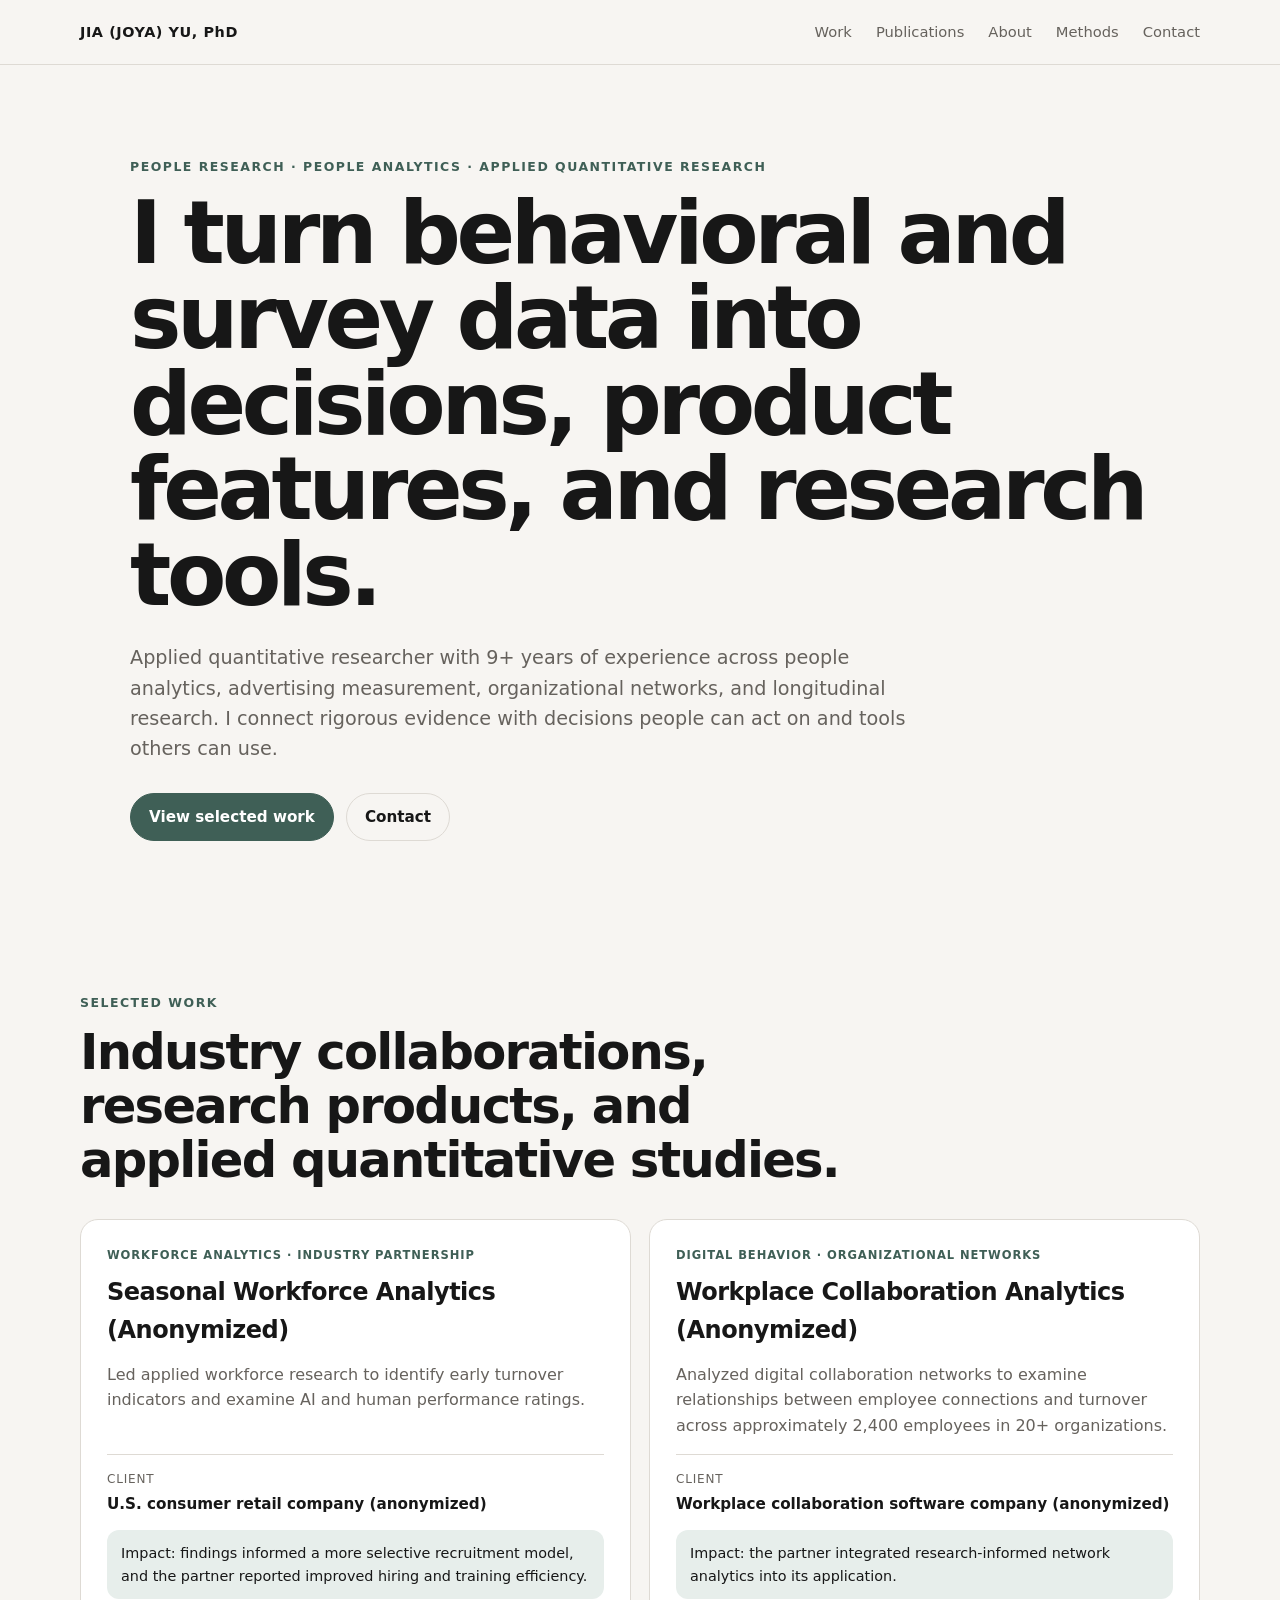
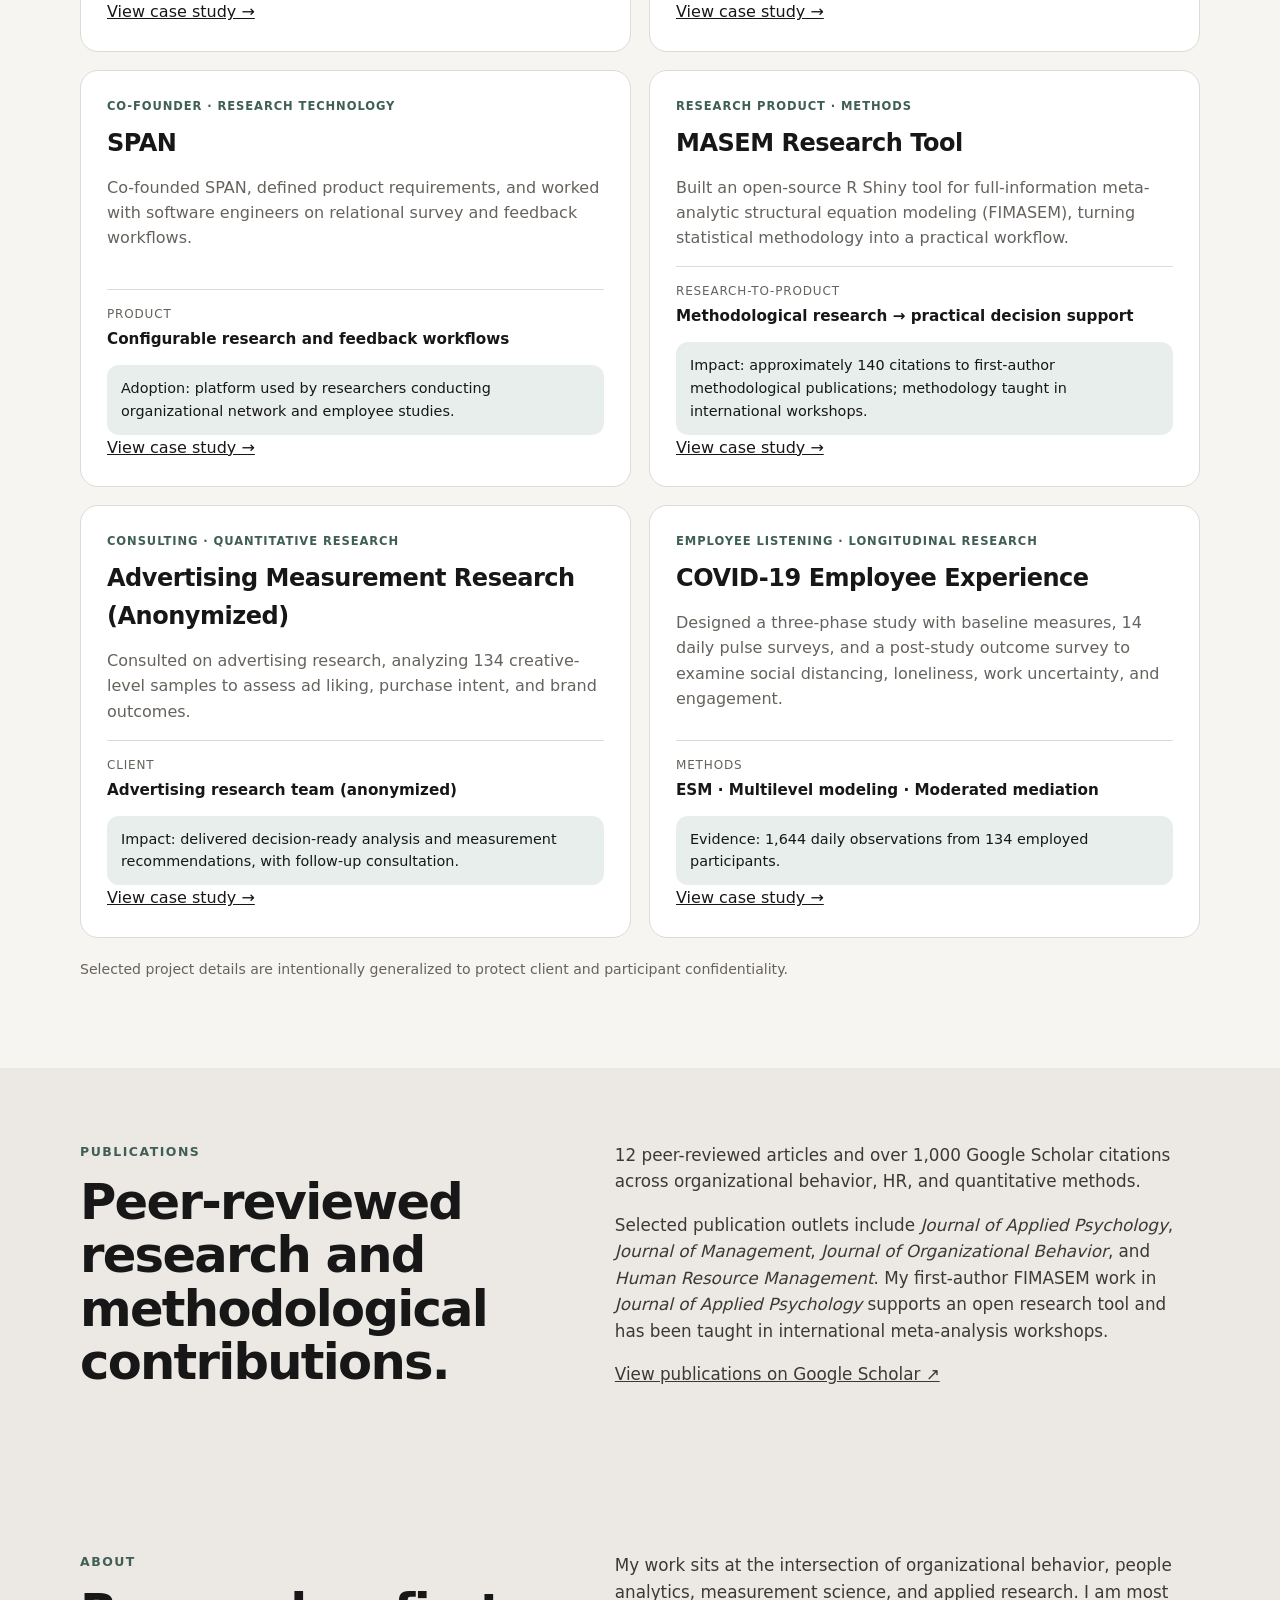
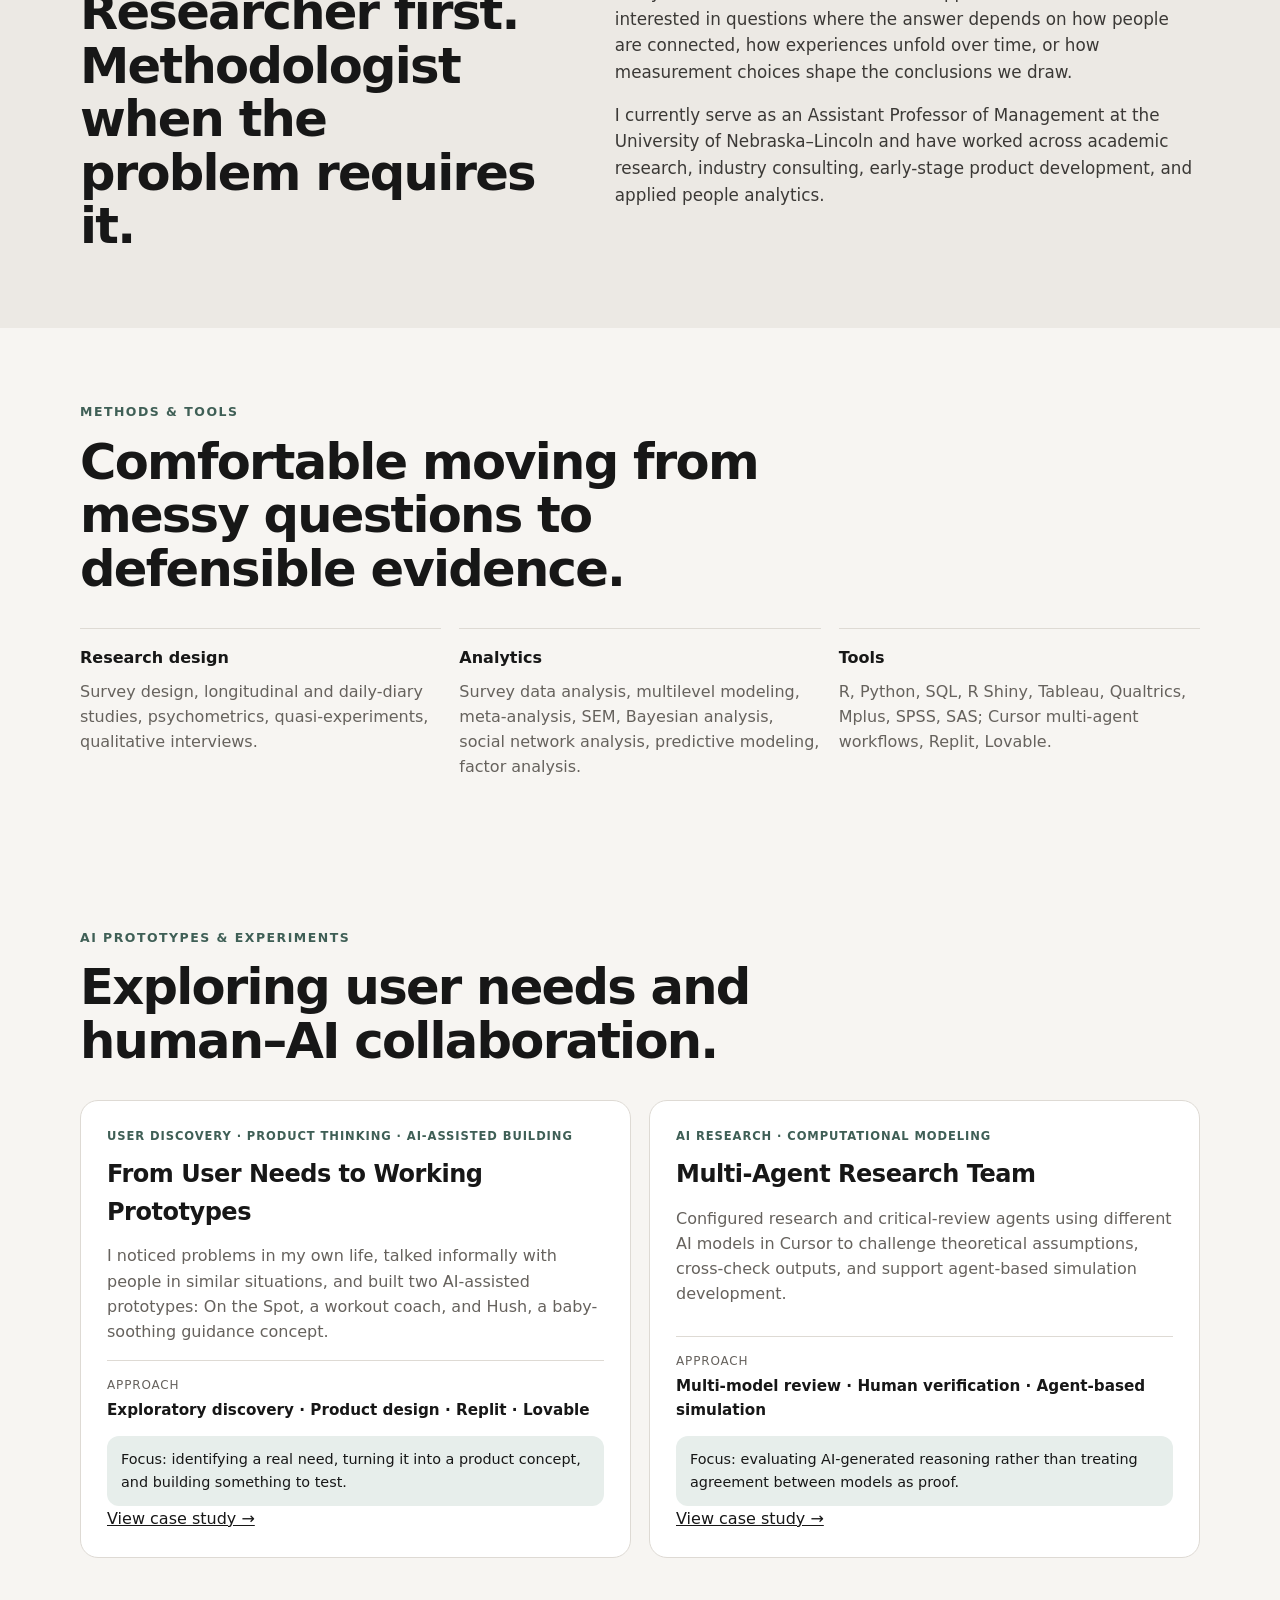
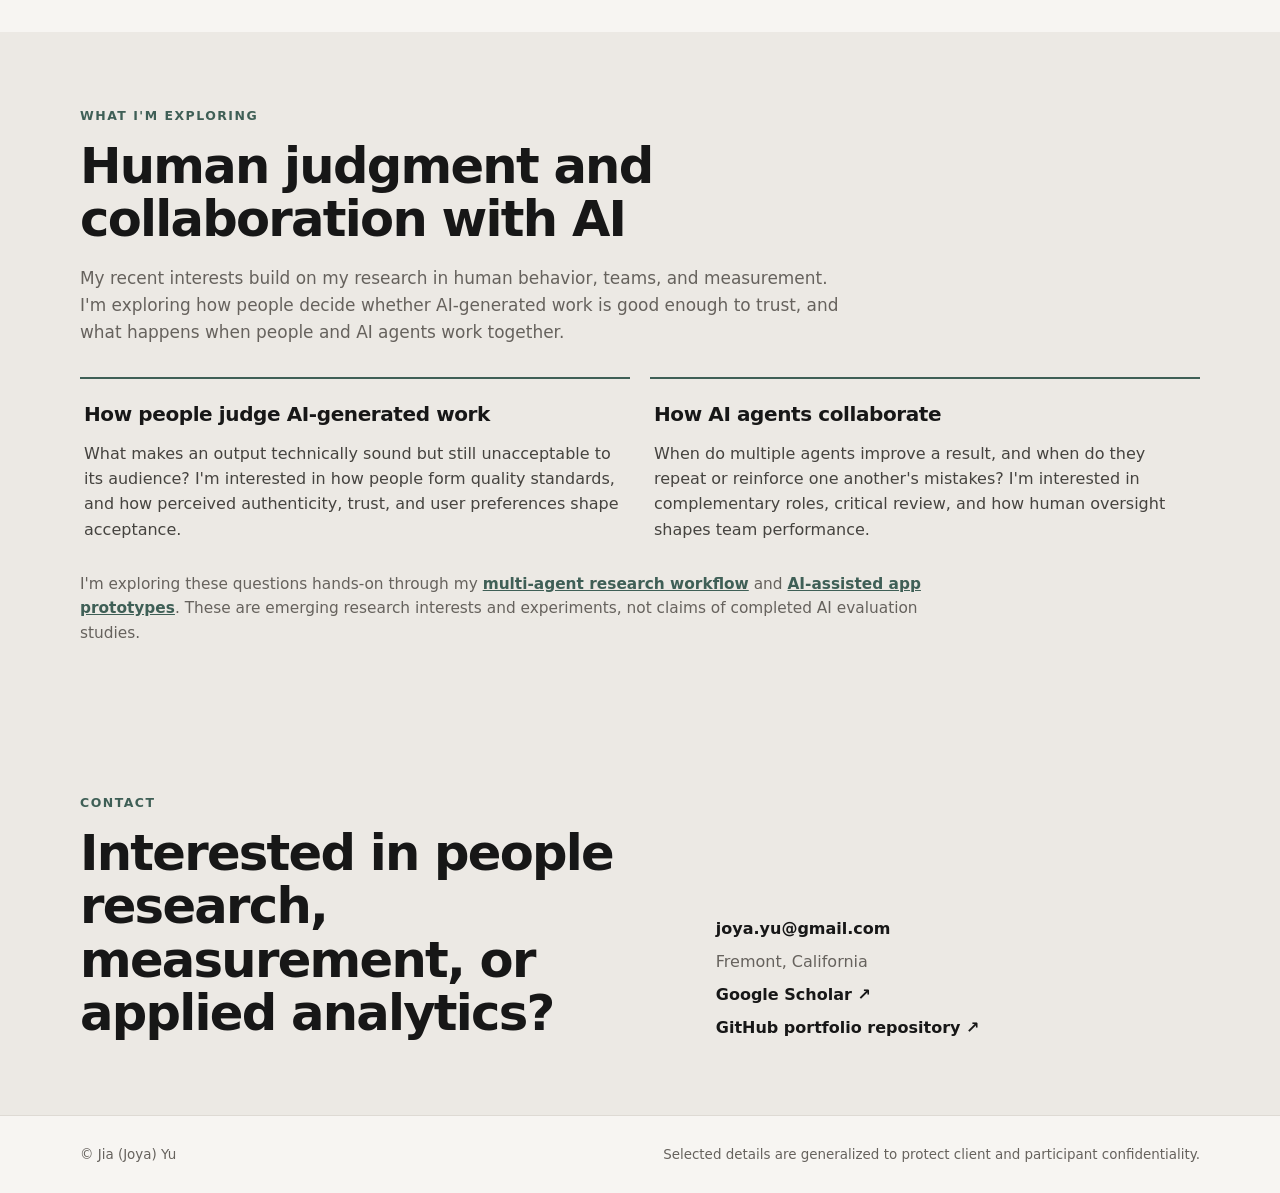
==== index.html @ d7804c5d "Label MASEM research tool outcome as Impact" ====
<!DOCTYPE html><html lang="en"><head>
<meta name="robots" content="noindex, nofollow"><meta charset="UTF-8"><meta name="viewport" content="width=device-width, initial-scale=1.0">
<meta name="description" content="Jia (Joya) Yu ,  People Research, People Analytics, and Applied Quantitative Research.">
<title>Jia (Joya) Yu | Research Portfolio</title><link rel="stylesheet" href="styles.css"></head><body>
<header class="site-header"><div class="wrap nav">
<a class="brand" href="index.html">JIA (JOYA) YU, PhD</a>
<nav><a href="index.html#work">Work</a><a href="index.html#publications">Publications</a><a href="index.html#about">About</a><a href="index.html#methods">Methods</a><a href="index.html#contact">Contact</a></nav>
</div></header>
<main>
<section class="hero wrap">
<div class="eyebrow">PEOPLE RESEARCH · PEOPLE ANALYTICS · APPLIED QUANTITATIVE RESEARCH</div>
<h1>I turn behavioral and survey data into decisions, product features, and research tools.</h1>
<p class="hero-copy">Applied quantitative researcher with 9+ years of experience across people analytics, advertising measurement, organizational networks, and longitudinal research. I connect rigorous evidence with decisions people can act on and tools others can use.</p>
<div class="hero-actions"><a class="button primary" href="#work">View selected work</a><a class="button secondary" href="#contact">Contact</a></div>
</section>

<section id="work" class="section wrap">
<div class="section-heading"><div class="eyebrow">SELECTED WORK</div><h2>Industry collaborations, research products, and applied quantitative studies.</h2></div>
<div class="project-grid">
<article class="card">
<div class="card-kicker">WORKFORCE ANALYTICS · INDUSTRY PARTNERSHIP</div><h3>Seasonal Workforce Analytics (Anonymized)</h3>
<p>Led applied workforce research to identify early turnover indicators and examine AI and human performance ratings.</p>
<div class="meta"><span>Client</span><strong>U.S. consumer retail company (anonymized)</strong></div>
<div class="takeaway">Impact: findings informed a more selective recruitment model, and the partner reported improved hiring and training efficiency.</div>
<a class="case-link" href="seasonal-workforce.html">View case study →</a>
</article>

<article class="card">
<div class="card-kicker">DIGITAL BEHAVIOR · ORGANIZATIONAL NETWORKS</div><h3>Workplace Collaboration Analytics (Anonymized)</h3>
<p>Analyzed digital collaboration networks to examine relationships between employee connections and turnover across approximately 2,400 employees in 20+ organizations.</p>
<div class="meta"><span>Client</span><strong>Workplace collaboration software company (anonymized)</strong></div>
<div class="takeaway">Impact: the partner integrated research-informed network analytics into its application.</div>
<a class="case-link" href="collaboration-analytics.html">View case study →</a>
</article>

<article class="card">
<div class="card-kicker">CO-FOUNDER · RESEARCH TECHNOLOGY</div><h3>SPAN</h3>
<p>Co-founded SPAN, defined product requirements, and worked with software engineers on relational survey and feedback workflows.</p>
<div class="meta"><span>Product</span><strong>Configurable research and feedback workflows</strong></div>
<div class="takeaway">Adoption: platform used by researchers conducting organizational network and employee studies.</div>
<a class="case-link" href="span-dashboard.html">View case study →</a>
</article>

<article class="card">
<div class="card-kicker">RESEARCH PRODUCT · METHODS</div><h3>MASEM Research Tool</h3>
<p>Built an open-source R Shiny tool for full-information meta-analytic structural equation modeling (FIMASEM), turning statistical methodology into a practical workflow.</p>
<div class="meta"><span>Research-to-product</span><strong>Methodological research → practical decision support</strong></div>
<div class="takeaway">Impact: approximately 140 citations to first-author methodological publications; methodology taught in international workshops.</div>
<a class="case-link" href="masem.html">View case study →</a>
</article>

<article class="card">
<div class="card-kicker">CONSULTING · QUANTITATIVE RESEARCH</div><h3>Advertising Measurement Research (Anonymized)</h3>
<p>Consulted on advertising research, analyzing 134 creative-level samples to assess ad liking, purchase intent, and brand outcomes.</p>
<div class="meta"><span>Client</span><strong>Advertising research team (anonymized)</strong></div>
<div class="takeaway">Impact: delivered decision-ready analysis and measurement recommendations, with follow-up consultation.</div>
<a class="case-link" href="advertising-measurement.html">View case study →</a>
</article>

<article class="card">
<div class="card-kicker">EMPLOYEE LISTENING · LONGITUDINAL RESEARCH</div><h3>COVID-19 Employee Experience</h3>
<p>Designed a three-phase study with baseline measures, 14 daily pulse surveys, and a post-study outcome survey to examine social distancing, loneliness, work uncertainty, and engagement.</p>
<div class="meta"><span>Methods</span><strong>ESM · Multilevel modeling · Moderated mediation</strong></div>
<div class="takeaway">Evidence: 1,644 daily observations from 134 employed participants.</div>
<a class="case-link" href="covid.html">View case study →</a>
</article>
</div>
<p class="confidentiality">Selected project details are intentionally generalized to protect client and participant confidentiality.</p>
</section>

<section id="publications" class="section alt"><div class="wrap split"><div><div class="eyebrow">PUBLICATIONS</div><h2>Peer-reviewed research and methodological contributions.</h2></div><div class="body-copy"><p>12 peer-reviewed articles and over 1,000 Google Scholar citations across organizational behavior, HR, and quantitative methods.</p><p>Selected publication outlets include <em>Journal of Applied Psychology</em>, <em>Journal of Management</em>, <em>Journal of Organizational Behavior</em>, and <em>Human Resource Management</em>. My first-author FIMASEM work in <em>Journal of Applied Psychology</em> supports an open research tool and has been taught in international meta-analysis workshops.</p><p><a class="case-link" href="https://scholar.google.com/citations?user=FH8QEA8AAAAJ&hl=en" target="_blank" rel="noopener noreferrer">View publications on Google Scholar ↗</a></p></div></div></section>
<section id="about" class="section alt"><div class="wrap split">
<div><div class="eyebrow">ABOUT</div><h2>Researcher first. Methodologist when the problem requires it.</h2></div>
<div class="body-copy"><p>My work sits at the intersection of organizational behavior, people analytics, measurement science, and applied research. I am most interested in questions where the answer depends on how people are connected, how experiences unfold over time, or how measurement choices shape the conclusions we draw.</p>
<p>I currently serve as an Assistant Professor of Management at the University of Nebraska–Lincoln and have worked across academic research, industry consulting, early-stage product development, and applied people analytics.</p></div>
</div></section>

<section id="methods" class="section wrap"><div class="section-heading"><div class="eyebrow">METHODS & TOOLS</div><h2>Comfortable moving from messy questions to defensible evidence.</h2></div>
<div class="methods-grid">
<div><h4>Research design</h4><p>Survey design, longitudinal and daily-diary studies, psychometrics, quasi-experiments, qualitative interviews.</p></div>
<div><h4>Analytics</h4><p>Survey data analysis, multilevel modeling, meta-analysis, SEM, Bayesian analysis, social network analysis, predictive modeling, factor analysis.</p></div>
<div><h4>Tools</h4><p>R, Python, SQL, R Shiny, Tableau, Qualtrics, Mplus, SPSS, SAS; Cursor multi-agent workflows, Replit, Lovable.</p></div>
</div></section>

<section id="additional-work" class="section wrap"><div class="section-heading"><div class="eyebrow">AI PROTOTYPES & EXPERIMENTS</div><h2>Exploring user needs and human–AI collaboration.</h2></div><div class="project-grid"><article class="card">
<div class="card-kicker">USER DISCOVERY · PRODUCT THINKING · AI-ASSISTED BUILDING</div><h3>From User Needs to Working Prototypes</h3>
<p>I noticed problems in my own life, talked informally with people in similar situations, and built two AI-assisted prototypes: On the Spot, a workout coach, and Hush, a baby-soothing guidance concept.</p>
<div class="meta"><span>Approach</span><strong>Exploratory discovery · Product design · Replit · Lovable</strong></div>
<div class="takeaway">Focus: identifying a real need, turning it into a product concept, and building something to test.</div>
<a class="case-link" href="ai-prototypes.html">View case study →</a>
</article>

<article class="card">
<div class="card-kicker">AI RESEARCH · COMPUTATIONAL MODELING</div><h3>Multi-Agent Research Team</h3>
<p>Configured research and critical-review agents using different AI models in Cursor to challenge theoretical assumptions, cross-check outputs, and support agent-based simulation development.</p>
<div class="meta"><span>Approach</span><strong>Multi-model review · Human verification · Agent-based simulation</strong></div>
<div class="takeaway">Focus: evaluating AI-generated reasoning rather than treating agreement between models as proof.</div>
<a class="case-link" href="ai-research.html">View case study →</a>
</article></div></section>
<section id="exploring" class="section alt"><div class="wrap">
<div class="section-heading"><div class="eyebrow">WHAT I'M EXPLORING</div><h2>Human judgment and collaboration with AI</h2><p class="hero-copy" style="font-size:1.06rem;margin-top:18px">My recent interests build on my research in human behavior, teams, and measurement. I'm exploring how people decide whether AI-generated work is good enough to trust, and what happens when people and AI agents work together.</p></div>
<div class="exploring-grid">
<div class="explore-item"><h3>How people judge AI-generated work</h3><p>What makes an output technically sound but still unacceptable to its audience? I'm interested in how people form quality standards, and how perceived authenticity, trust, and user preferences shape acceptance.</p></div>
<div class="explore-item"><h3>How AI agents collaborate</h3><p>When do multiple agents improve a result, and when do they repeat or reinforce one another's mistakes? I'm interested in complementary roles, critical review, and how human oversight shapes team performance.</p></div>
</div>
<p class="exploring-footnote">I'm exploring these questions hands-on through my <a href="ai-research.html">multi-agent research workflow</a> and <a href="ai-prototypes.html">AI-assisted app prototypes</a>. These are emerging research interests and experiments, not claims of completed AI evaluation studies.</p>
</div></section>

<section id="contact" class="section alt"><div class="wrap contact">
<div><div class="eyebrow">CONTACT</div><h2>Interested in people research, measurement, or applied analytics?</h2></div>
<div class="contact-links"><a href="mailto:joya.yu@gmail.com">joya.yu@gmail.com</a><span>Fremont, California</span><span><a href="https://scholar.google.com/citations?user=FH8QEA8AAAAJ&hl=en" target="_blank" rel="noopener noreferrer">Google Scholar ↗</a></span><span><a href="https://github.com/jyu1989/research-portfolio" target="_blank" rel="noopener noreferrer">GitHub portfolio repository ↗</a></span></div>
</div></section>
</main>
<footer><div class="wrap footer-copy"><span>© Jia (Joya) Yu</span><span>Selected details are generalized to protect client and participant confidentiality.</span></div></footer>
</body></html>
---- styles.css ----
:root {
  --bg: #f7f5f2;
  --paper: #ffffff;
  --text: #171717;
  --muted: #66625d;
  --line: #dedad4;
  --accent: #3f5f56;
  --accent-soft: #e7eeeb;
  --max: 1120px;
}
* { box-sizing: border-box; }
html { scroll-behavior: smooth; }
body {
  margin: 0; background: var(--bg); color: var(--text);
  font-family: Inter, ui-sans-serif, system-ui, -apple-system, BlinkMacSystemFont, "Segoe UI", sans-serif;
  line-height: 1.58;
}
a { color: inherit; }
.wrap { width: min(var(--max), calc(100% - 40px)); margin: 0 auto; }
.site-header {
  position: sticky; top: 0; z-index: 10;
  background: rgba(247,245,242,.95); backdrop-filter: blur(10px);
  border-bottom: 1px solid var(--line);
}
.nav { display:flex; align-items:center; justify-content:space-between; min-height:64px; }
.brand { font-weight:760; letter-spacing:.04em; font-size:.9rem; text-decoration:none; }
nav { display:flex; gap:24px; }
nav a { text-decoration:none; font-size:.92rem; color:var(--muted); }
nav a:hover { color:var(--text); }

.hero { padding: 92px 0 78px; max-width: 1020px; }
.eyebrow { color:var(--accent); font-size:.78rem; font-weight:800; letter-spacing:.12em; margin-bottom:14px; }
h1 { font-size:clamp(2.8rem, 7vw, 5.4rem); line-height:.99; letter-spacing:-.05em; margin:0 0 25px; }
h2 { font-size:clamp(2rem, 4vw, 3.1rem); line-height:1.08; letter-spacing:-.035em; margin:0; }
h3 { font-size:1.5rem; margin:0 0 10px; letter-spacing:-.02em; }
h4 { margin:0 0 8px; }
.hero-copy { max-width:780px; font-size:1.2rem; color:var(--muted); margin:0 0 28px; }
.hero-actions { display:flex; gap:12px; flex-wrap:wrap; }
.button { text-decoration:none; border-radius:999px; padding:11px 18px; font-weight:700; font-size:.95rem; border:1px solid var(--line); }
.primary { background:var(--accent); color:#fff; border-color:var(--accent); }
.secondary { background:transparent; }

.section { padding:74px 0; }
.section-heading { max-width:770px; margin-bottom:32px; }
.project-grid { display:grid; grid-template-columns:repeat(2,minmax(0,1fr)); gap:18px; }
.card {
  background:var(--paper); border:1px solid var(--line); border-radius:18px; padding:26px;
  display:flex; flex-direction:column; min-height:330px;
}
.card-kicker { font-size:.72rem; font-weight:800; color:var(--accent); letter-spacing:.08em; }
.card h3 { margin:10px 0 12px; }
.card p { color:var(--muted); margin-top:0; }
.meta {
  margin-top:auto; border-top:1px solid var(--line); padding-top:15px; display:grid; gap:3px;
}
.meta span { font-size:.75rem; color:var(--muted); text-transform:uppercase; letter-spacing:.07em; }
.meta strong { font-size:.95rem; }
.takeaway { margin-top:14px; background:var(--accent-soft); border-radius:12px; padding:12px 14px; font-size:.9rem; }
.confidentiality { color:var(--muted); font-size:.88rem; margin-top:20px; }

.alt { background:#ece9e4; }
.split { display:grid; grid-template-columns:.9fr 1.1fr; gap:56px; align-items:start; }
.body-copy p { margin-top:0; font-size:1.05rem; color:#3b3936; }

.methods-grid { display:grid; grid-template-columns:repeat(3,1fr); gap:18px; }
.methods-grid > div { border-top:1px solid var(--line); padding-top:16px; }
.methods-grid p { color:var(--muted); margin:0; }

.contact { display:grid; grid-template-columns:1.1fr .9fr; gap:44px; align-items:end; }
.contact-links { display:grid; gap:8px; color:var(--muted); }
.contact-links a { color:var(--text); font-weight:750; text-decoration:none; }

.case-hero { padding:82px 0 54px; max-width:930px; }
.case-hero h1 { font-size:clamp(2.5rem,6vw,4.8rem); }
.case-summary { max-width:800px; font-size:1.15rem; color:var(--muted); }
.case-grid { display:grid; grid-template-columns:1fr 1fr; gap:18px; }
.case-block {
  background:var(--paper); border:1px solid var(--line); border-radius:16px; padding:24px;
}
.case-block p { margin:0; color:#3d3b38; }
.case-block ul { margin:8px 0 0 18px; padding:0; color:#3d3b38; }
.case-block li { margin:6px 0; }
.full { grid-column:1 / -1; }
.callout {
  background:var(--accent-soft); border-radius:16px; padding:24px;
  font-size:1.08rem;
}
.stat-row { display:grid; grid-template-columns:repeat(3,1fr); gap:14px; margin-top:22px; }
.stat { background:var(--paper); border:1px solid var(--line); border-radius:14px; padding:18px; }
.stat strong { display:block; font-size:1.5rem; letter-spacing:-.03em; margin-bottom:4px; }
.stat span { color:var(--muted); font-size:.9rem; }
.back { display:inline-block; margin-top:12px; color:var(--accent); font-weight:750; text-decoration:none; }

footer { padding:28px 0; border-top:1px solid var(--line); }
.footer-copy { display:flex; justify-content:space-between; gap:16px; color:var(--muted); font-size:.84rem; }

@media (max-width:760px) {
  nav { gap:14px; }
  nav a { font-size:.84rem; }
  .hero, .case-hero { padding:72px 0 54px; }
  .project-grid, .split, .methods-grid, .contact, .case-grid, .stat-row { grid-template-columns:1fr; }
  .full { grid-column:auto; }
  .card { min-height:auto; }
  .footer-copy { flex-direction:column; }
}

.portfolio-visual { margin: 26px 0 10px; }
.portfolio-visual img { width:100%; height:auto; display:block; border-radius:18px; border:1px solid var(--line); }
.visual-note { color:var(--muted); font-size:.88rem; margin-top:8px; }

.span-feature-grid { display:grid; grid-template-columns:repeat(3,1fr); gap:16px; margin-top:20px; }
.span-feature { background:#fbfaf8; border:1px solid var(--line); border-radius:16px; padding:20px; min-height:170px; }
.span-feature h4 { margin:0 0 8px; font-size:1.05rem; }
.span-feature p { margin:0; color:var(--muted); }
.dashboard-hero { background:#fff; border:1px solid var(--line); border-radius:18px; padding:18px; }
.dashboard-hero img { width:100%; display:block; border-radius:12px; }
.screen-grid { display:grid; grid-template-columns:1fr 1fr; gap:18px; margin-top:20px; }
.screen-card { background:#fbfaf8; border:1px solid var(--line); border-radius:16px; padding:14px; }
.screen-card img { width:100%; height:auto; display:block; border-radius:10px; border:1px solid var(--line); }
.screen-card h4 { margin:12px 0 5px; }
.screen-card p { margin:0; color:var(--muted); font-size:.92rem; }
@media (max-width:760px) {
  .span-feature-grid, .screen-grid { grid-template-columns:1fr; }
  .span-feature { min-height:auto; }
}

.dashboard-feature{background:#fff;border:1px solid var(--line);border-radius:18px;padding:18px;margin-top:18px}
.dashboard-feature img{width:100%;height:auto;display:block;border-radius:12px}
.screen-grid{display:grid;grid-template-columns:1fr 1fr;gap:18px;margin-top:18px}
.screen-card{background:#fbfaf8;border:1px solid var(--line);border-radius:16px;padding:14px}
.screen-card img{width:100%;height:auto;display:block;border-radius:10px;border:1px solid var(--line)}
.screen-card h4{margin:12px 0 5px}
.screen-card p{margin:0;color:var(--muted);font-size:.92rem}
.feature-grid{display:grid;grid-template-columns:repeat(3,1fr);gap:16px;margin-top:18px}
.feature-grid>div{background:#fbfaf8;border:1px solid var(--line);border-radius:14px;padding:18px}
.feature-grid p{margin:0;color:var(--muted)}
@media(max-width:760px){.screen-grid,.feature-grid{grid-template-columns:1fr}}

.covid-visual{margin:22px 0 8px}
.covid-visual img{width:100%;height:auto;display:block;border-radius:18px;border:1px solid var(--line)}
.original-slide{background:#fff;border:1px solid var(--line);border-radius:18px;padding:14px}
.original-slide img{width:100%;height:auto;display:block;border-radius:10px}
.result-grid{display:grid;grid-template-columns:repeat(3,1fr);gap:16px}
.result-grid>div{background:#fbfaf8;border:1px solid var(--line);border-radius:14px;padding:18px}
.result-grid strong{display:block;font-size:1.3rem;margin-bottom:6px}
@media(max-width:760px){.result-grid{grid-template-columns:1fr}}

.impact-metrics{display:grid;grid-template-columns:repeat(4,1fr);gap:14px;margin:20px 0 18px}
.impact-metric{background:#fbfaf8;border:1px solid var(--line);border-radius:16px;padding:18px;text-align:center}
.impact-metric strong{display:block;font-size:1.7rem;line-height:1.1;margin-bottom:6px}
.impact-metric span{display:block;color:var(--muted);font-size:.92rem;line-height:1.35}
.institution-strip{margin-top:16px;padding:16px 18px;background:#fff;border:1px solid var(--line);border-radius:14px;color:var(--muted);line-height:1.65}
.topic-chips{display:flex;flex-wrap:wrap;gap:8px;margin-top:14px}
.topic-chips span{background:var(--accent-soft);border-radius:999px;padding:7px 11px;font-size:.9rem}
@media(max-width:760px){.impact-metrics{grid-template-columns:1fr 1fr}}

/* Compact, decision-led research case studies */
.compact-case .section-heading{max-width:850px;margin-bottom:30px}
.compact-case .section-heading h2{font-size:clamp(1.65rem,3vw,2.55rem)}
.compact-case .section-heading .case-summary{font-size:1.03rem}
.insight-grid{display:grid;grid-template-columns:repeat(3,minmax(0,1fr));gap:16px;margin-bottom:22px}
.insight-card{background:var(--paper);border:1px solid var(--line);border-radius:18px;padding:23px;display:flex;flex-direction:column;gap:12px}
.insight-card h3{font-size:1.3rem;margin:0}
.insight-card>p{margin:0;color:#45433f}
.insight-number,.decision-label{font-size:.73rem;font-weight:800;letter-spacing:.09em;color:var(--accent)}
.insight-action{margin-top:auto;background:var(--accent-soft);border-radius:12px;padding:14px}
.insight-action>strong{font-size:.83rem}
.insight-action p{margin:4px 0 0;font-size:.93rem;color:#45433f}
.decision-strip{display:grid;grid-template-columns:1fr 45px 1fr;align-items:center;gap:12px;padding:24px;border:1px solid var(--line);border-radius:18px;background:#f0f2ef;margin:0 0 22px}
.decision-strip>div{display:grid;gap:6px}
.decision-strip strong{font-size:1.12rem;line-height:1.35}
.decision-arrow{text-align:center;color:var(--accent);font-size:1.8rem}
.compact-grid{margin-bottom:20px}
.compact-grid .case-block{padding:22px}
.compact-grid .case-block h3{font-size:1.3rem}
.compact-grid .visual-note{margin-top:14px}
.method-details{border:1px solid var(--line);background:var(--paper);border-radius:16px;overflow:hidden}
.method-details summary{cursor:pointer;list-style:none;font-weight:750;padding:20px 24px;display:flex;justify-content:space-between;align-items:center;gap:15px}
.method-details summary::-webkit-details-marker{display:none}
.method-details summary span{color:var(--accent);font-size:.84rem}
.method-inner{border-top:1px solid var(--line);padding:20px 24px;color:#45433f}
.method-inner p{margin:0 0 14px}
.method-inner p:last-child{margin-bottom:0}
@media(max-width:800px){.insight-grid{grid-template-columns:1fr}.decision-strip{grid-template-columns:1fr}.decision-arrow{transform:rotate(90deg)}}

/* Emerging AI research interests */
.exploring-grid{display:grid;grid-template-columns:1fr 1fr;gap:20px}
.explore-item{border-top:2px solid var(--accent);padding:20px 4px 4px}
.explore-item h3{font-size:1.25rem}
.explore-item p{margin:0;color:#45433f}
.exploring-footnote{margin:26px 0 0;color:var(--muted);font-size:.96rem;max-width:880px}
.exploring-footnote a{color:var(--accent);font-weight:700}
@media(max-width:760px){.exploring-grid{grid-template-columns:1fr}}

/* AI product prototypes, visual case study */
.prototype-hero{padding-bottom:30px}
.prototype-section{padding-top:18px}
.prototype-feature{display:grid;grid-template-columns:minmax(230px,.85fr) minmax(0,1.15fr);gap:clamp(28px,5vw,80px);align-items:center;padding:36px 0 68px;border-bottom:1px solid var(--line)}
.prototype-feature-reverse .prototype-image{order:2}
.prototype-feature-reverse .prototype-copy{order:1}
.prototype-image{display:flex;flex-direction:column;align-items:center;gap:10px}
.prototype-phone{background:#f0eae0;border:8px solid #e3dfd8;border-radius:28px;padding:0;box-shadow:0 16px 38px rgba(30,36,33,.12);overflow:hidden;max-width:270px;width:100%}
.prototype-phone img{display:block;width:100%;height:auto}
.prototype-hush{background:#fff0e6;border-color:#f0dcd0}
.prototype-caption{font-size:.8rem;color:var(--muted);margin:0}
.prototype-copy h2{font-size:clamp(2.1rem,4vw,3.5rem);margin-bottom:14px}
.prototype-copy>p{max-width:560px;color:#46433e}
.prototype-copy .prototype-lead{font-size:1.22rem;color:var(--text);font-weight:650}
.prototype-facts{display:grid;gap:0;margin:24px 0}
.prototype-facts>div{padding:12px 0;border-top:1px solid var(--line);display:grid;grid-template-columns:155px 1fr;gap:15px}
.prototype-facts strong{font-size:.94rem}
.prototype-facts span{font-size:.94rem;color:var(--muted)}
.prototype-copy .prototype-note{padding:17px 20px;background:var(--accent-soft);border-radius:13px;color:#333e39;font-size:.95rem}
.prototype-footer{padding:60px 0 15px;max-width:820px}
.prototype-footer h2{font-size:clamp(1.8rem,3vw,2.5rem)}
.prototype-footer p{color:#46433e}
@media(max-width:760px){.prototype-feature{grid-template-columns:1fr;gap:28px}.prototype-feature-reverse .prototype-image,.prototype-feature-reverse .prototype-copy{order:initial}.prototype-facts>div{grid-template-columns:1fr;gap:3px}.prototype-phone{max-width:245px}}

/* Early discovery and product thinking on prototype case study */
.prototype-intro{padding:0 0 20px}
.prototype-process{display:flex;align-items:center;justify-content:space-between;gap:10px;padding:17px 20px;border:1px solid var(--line);background:#fff;border-radius:16px;flex-wrap:wrap}
.prototype-process span{font-size:.84rem;font-weight:700;color:var(--accent);display:flex;align-items:center;gap:10px}
.prototype-process span:not(:last-child)::after{content:"→";color:#a3ada6;font-weight:500;margin-left:12px}
.prototype-discovery-note{font-size:.87rem;color:var(--muted);margin:11px 4px 0}
.prototype-story h3{font-size:.82rem;letter-spacing:.07em;text-transform:uppercase;color:var(--accent);margin:21px 0 5px}
.prototype-story p{color:#46433e;margin:0;line-height:1.62}
.prototype-story h3:first-child{margin-top:17px}
@media(max-width:760px){.prototype-process{justify-content:flex-start;gap:9px 15px}.prototype-process span:not(:last-child)::after{margin-left:4px}.prototype-intro{padding-bottom:8px}}

/* Clear capability labels on all eight portfolio cards */
.card-strength{font-size:.88rem;color:#3d514a;line-height:1.45;margin:-2px 0 14px;padding-left:12px;border-left:2px solid #9fb3a9}
.card-strength strong{font-weight:750}

/* Improve readability of the detailed On the Spot app screenshot. */
.prototype-workout{max-width:390px}
.prototype-zoom-link{display:block;cursor:zoom-in}
.prototype-zoom-link:focus-visible{outline:3px solid var(--accent);outline-offset:-4px}
@media(max-width:760px){.prototype-workout{max-width:min(100%,360px)}}
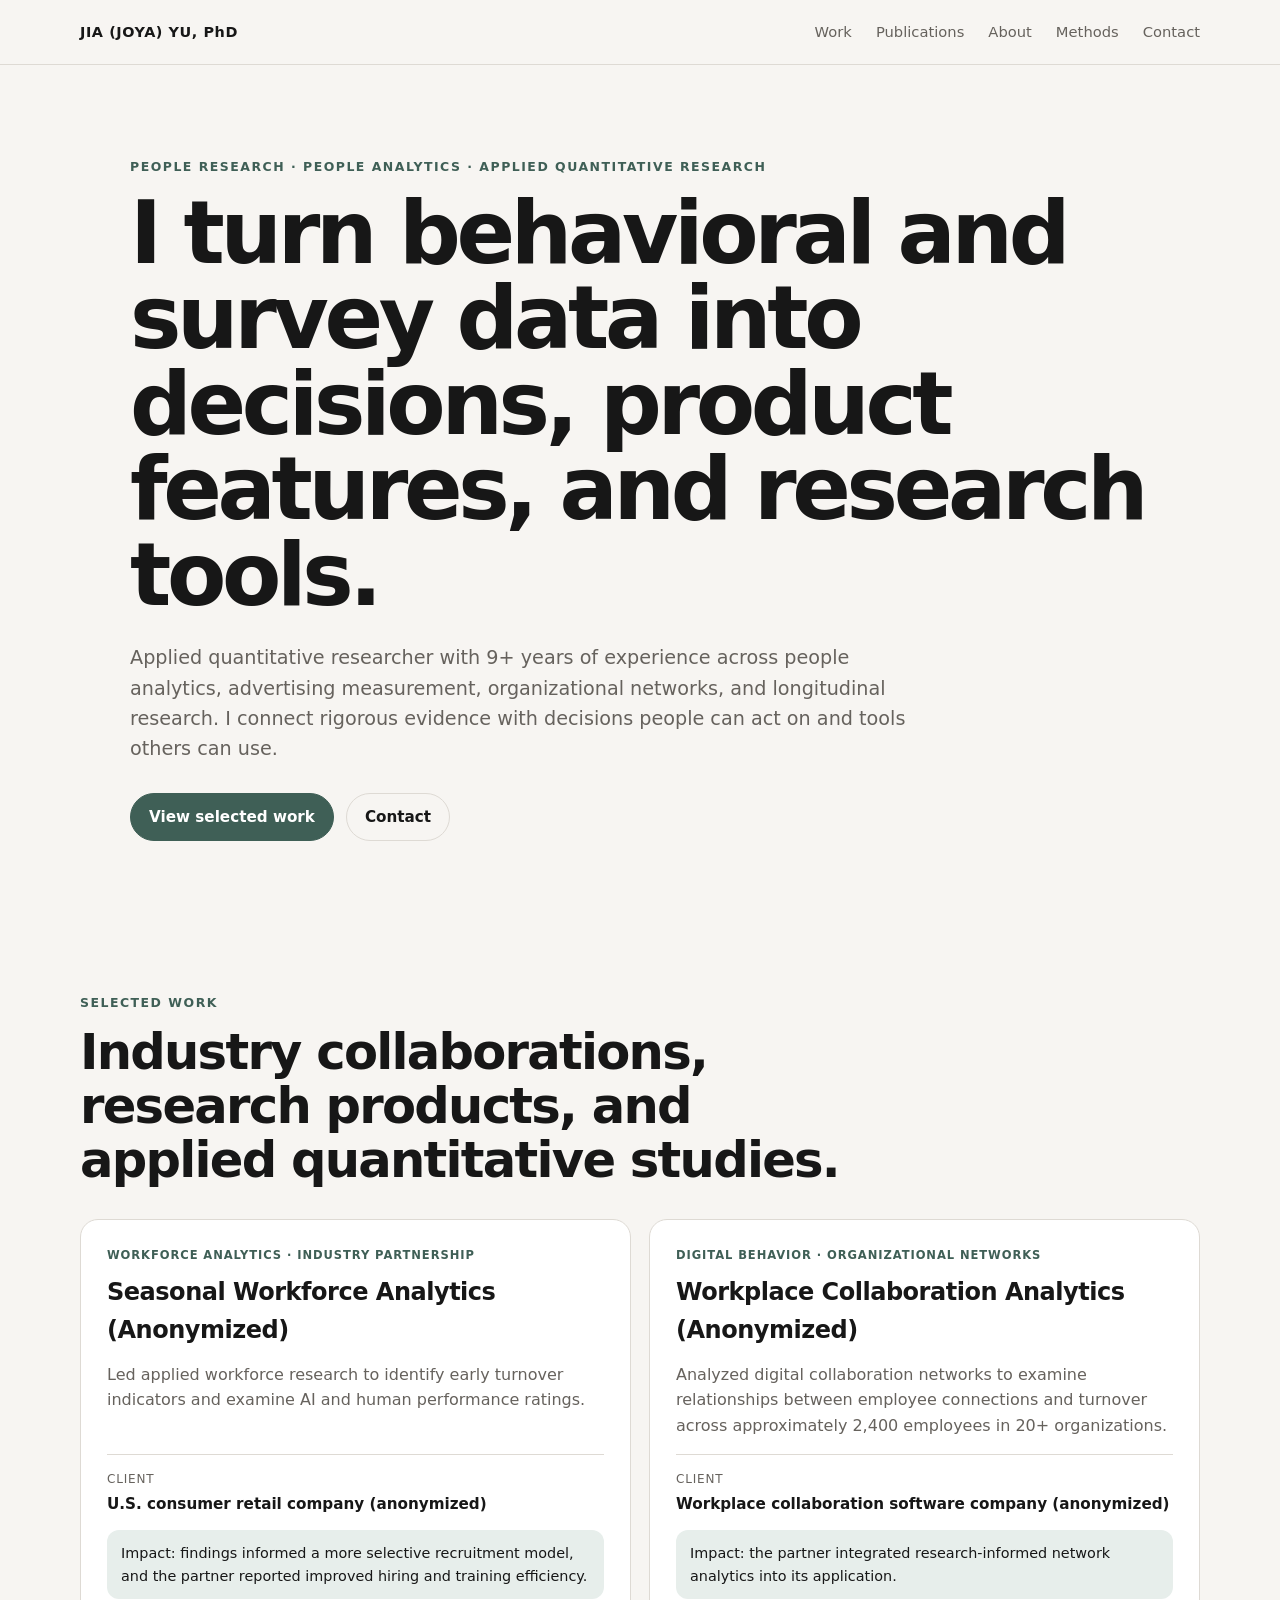
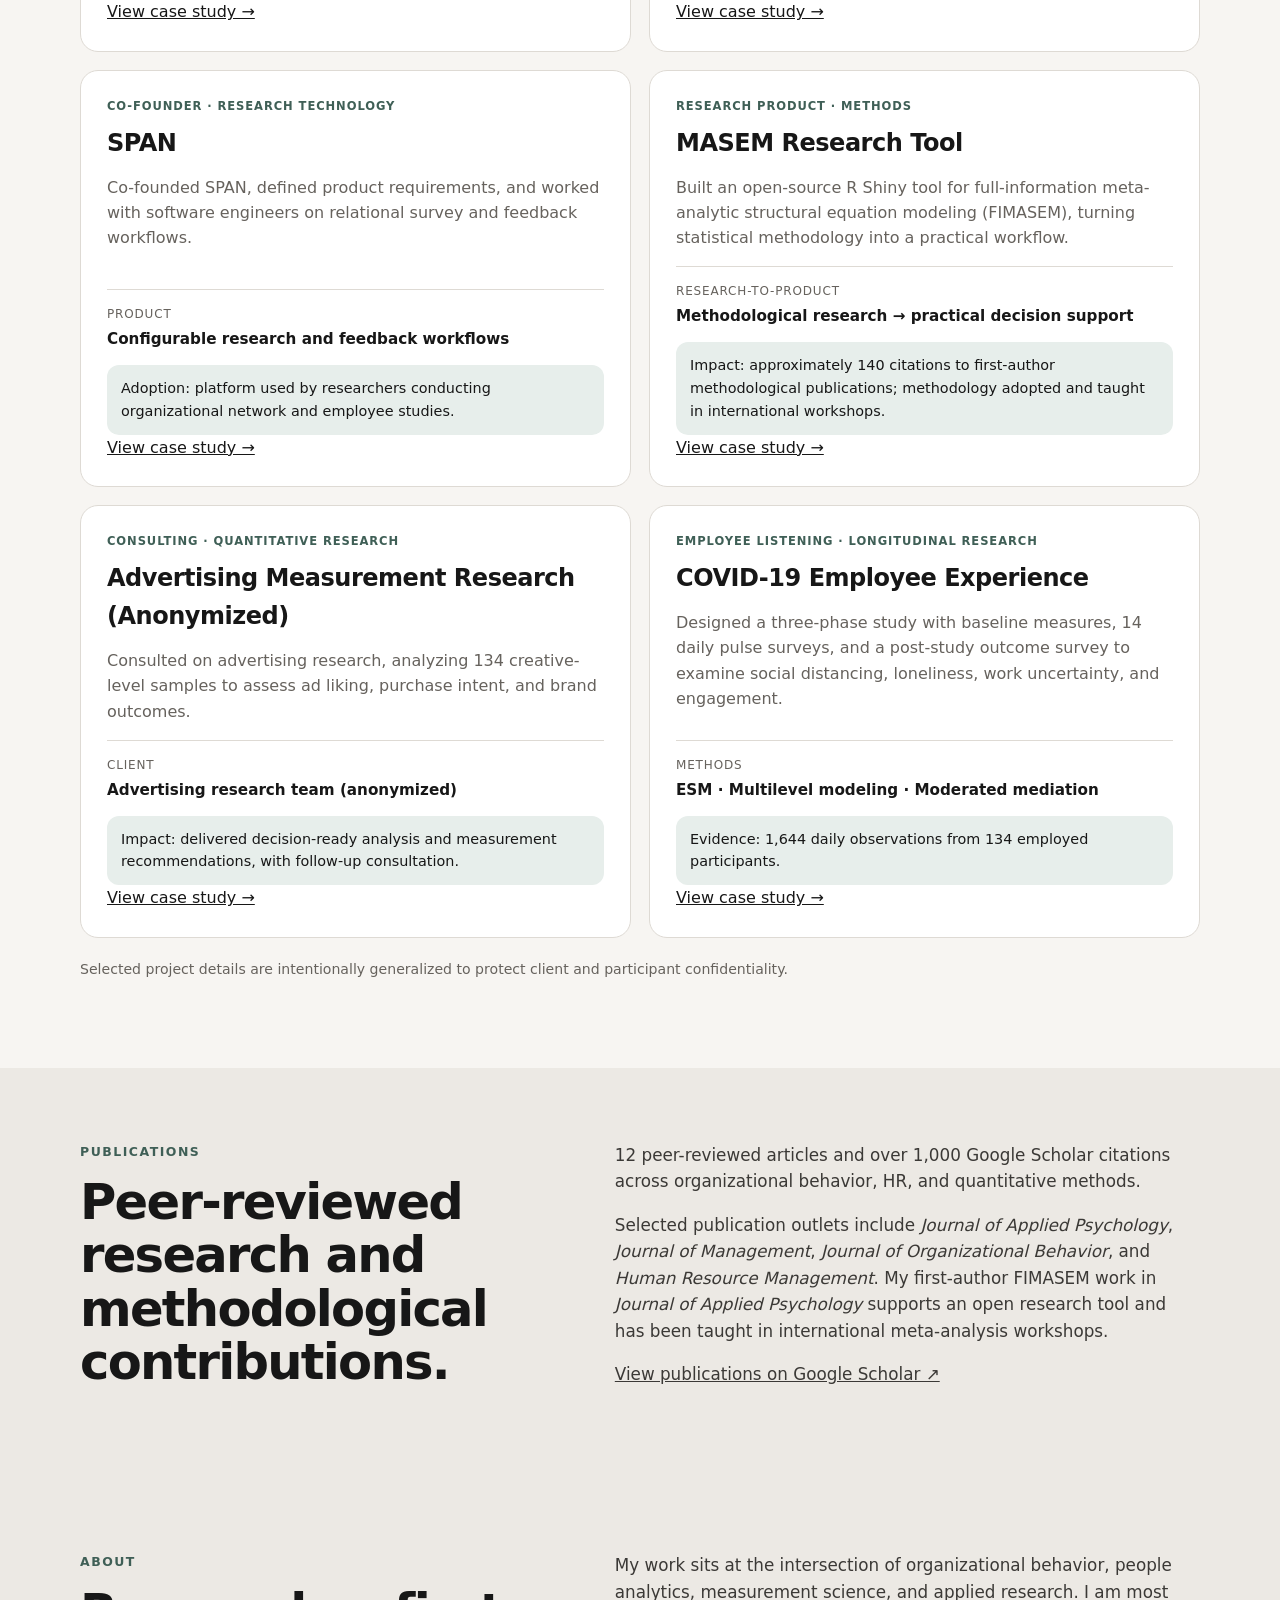
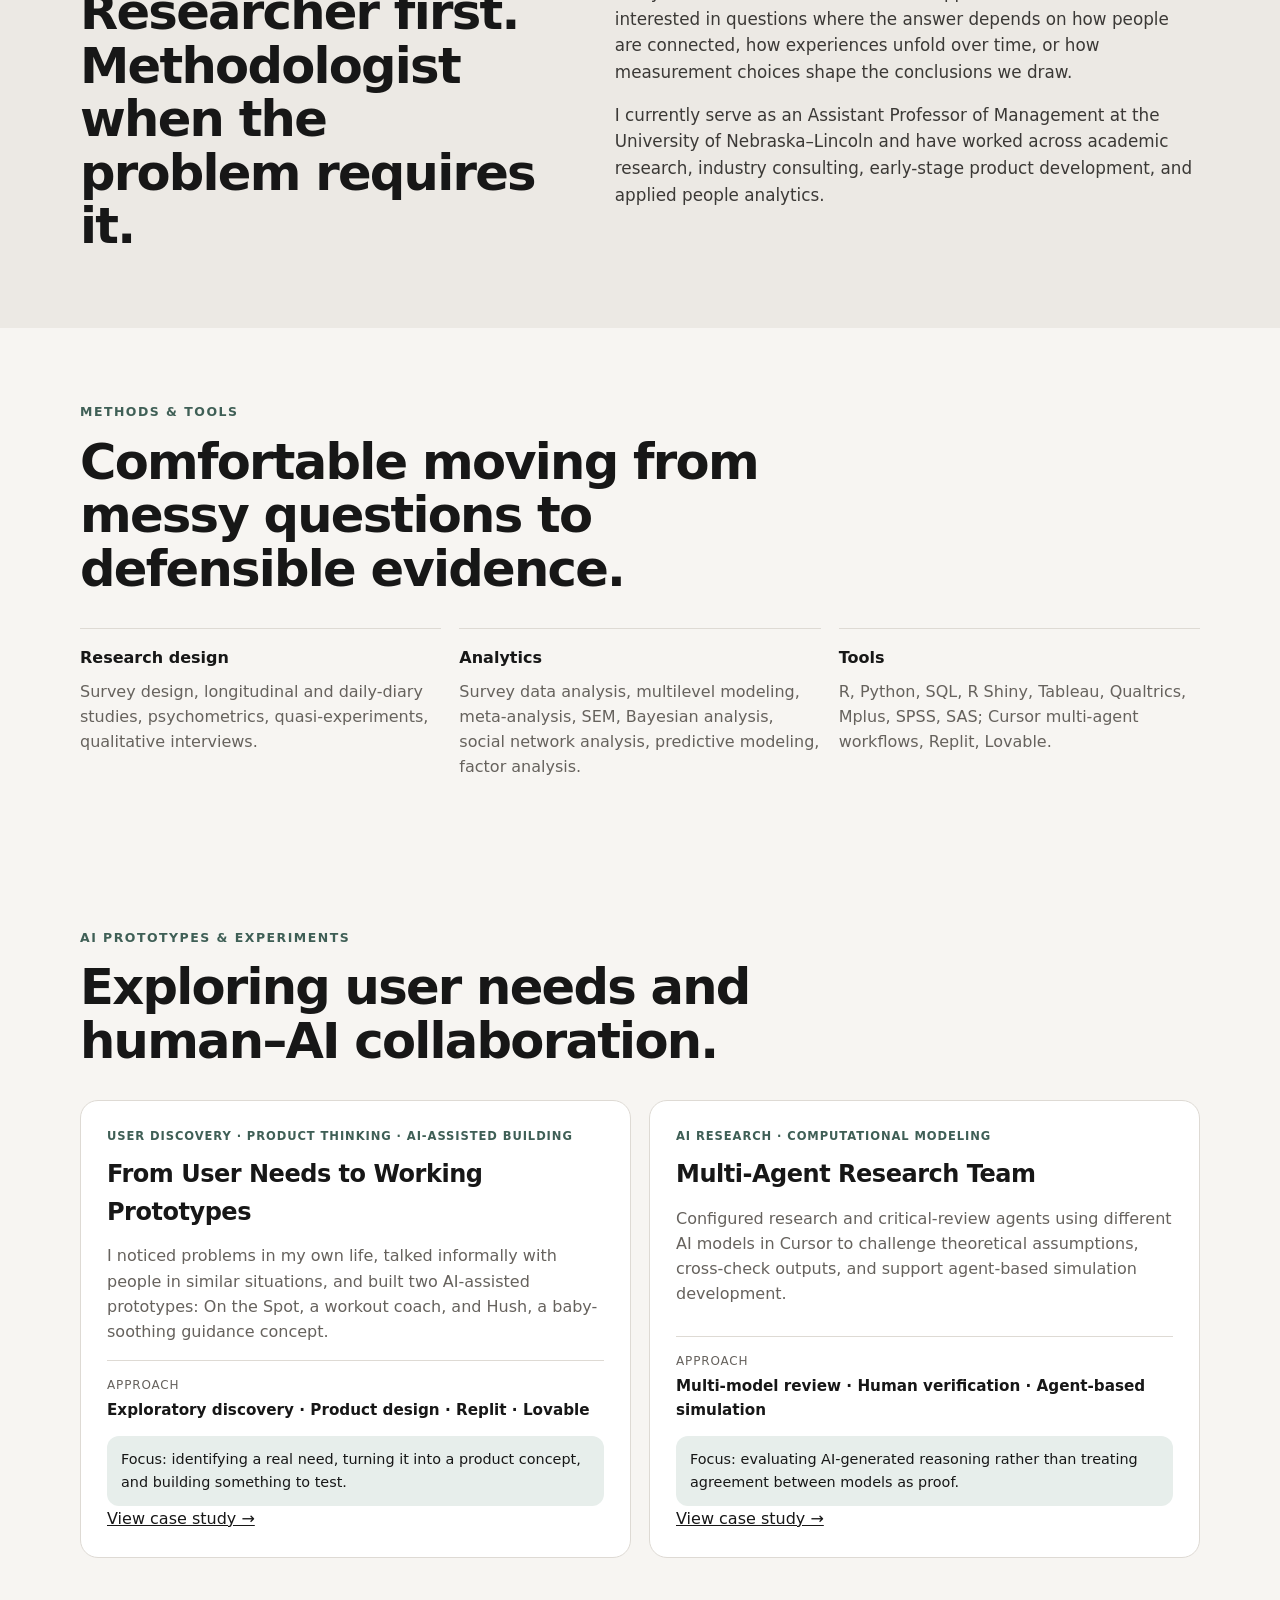
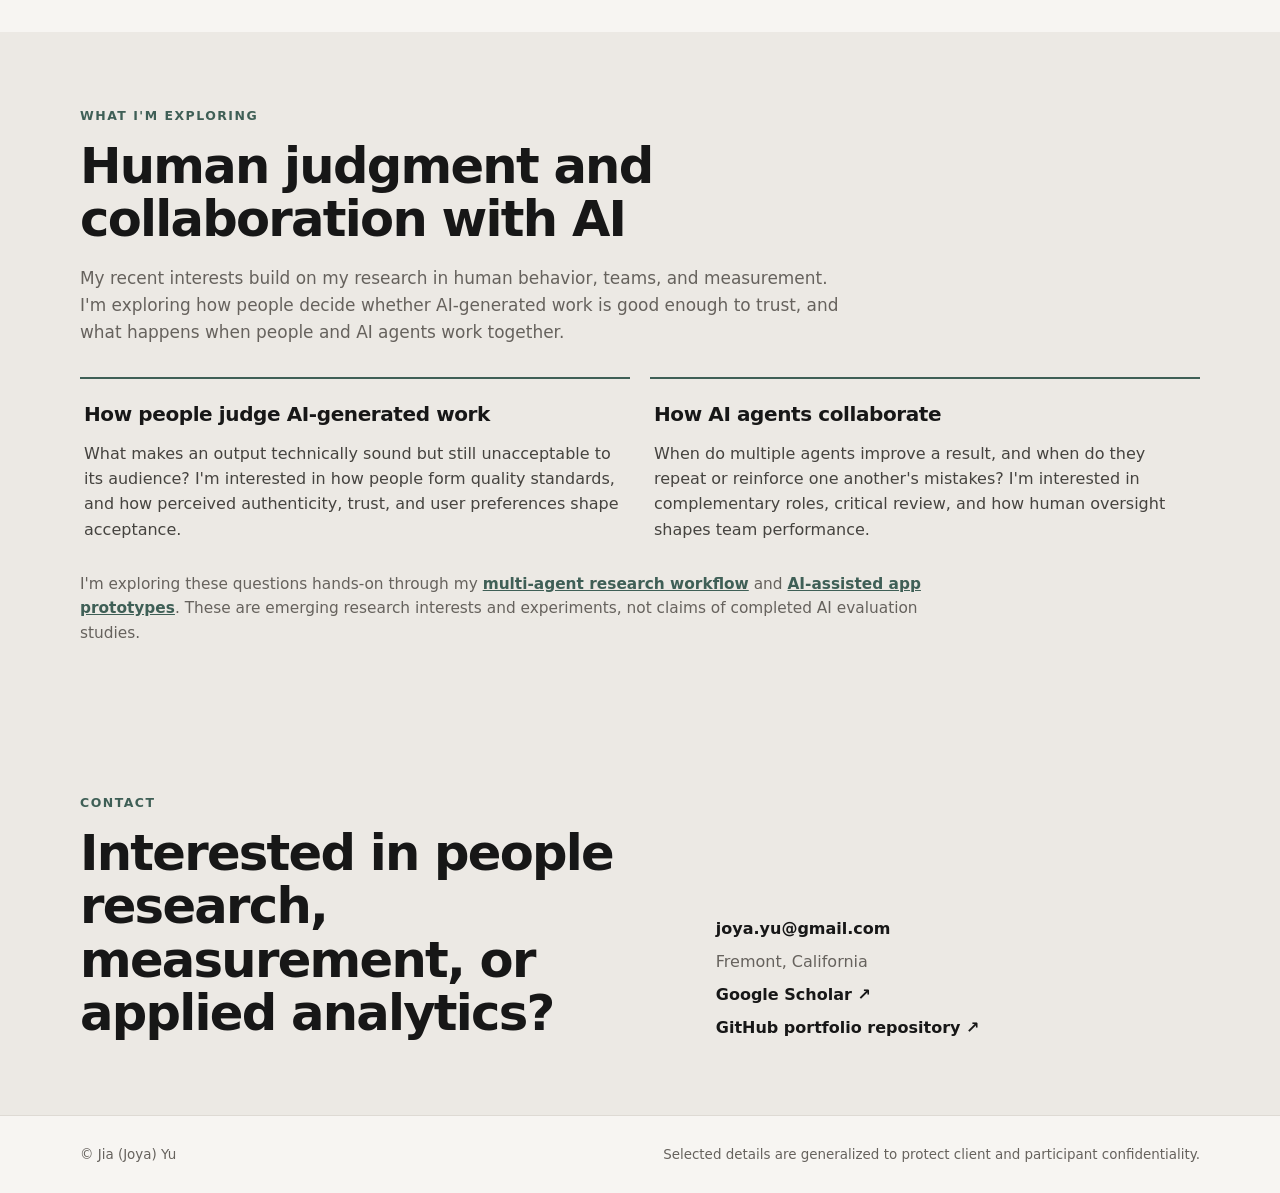
==== commit 8a343159: "Clarify MASEM methodology was adopted and taught in international workshops" ====
--- a/index.html
+++ b/index.html
@@ -45,7 +45,7 @@
 <div class="card-kicker">RESEARCH PRODUCT · METHODS</div><h3>MASEM Research Tool</h3>
 <p>Built an open-source R Shiny tool for full-information meta-analytic structural equation modeling (FIMASEM), turning statistical methodology into a practical workflow.</p>
 <div class="meta"><span>Research-to-product</span><strong>Methodological research → practical decision support</strong></div>
-<div class="takeaway">Impact: approximately 140 citations to first-author methodological publications; methodology taught in international workshops.</div>
+<div class="takeaway">Impact: approximately 140 citations to first-author methodological publications; methodology adopted and taught in international workshops.</div>
 <a class="case-link" href="masem.html">View case study →</a>
 </article>
 
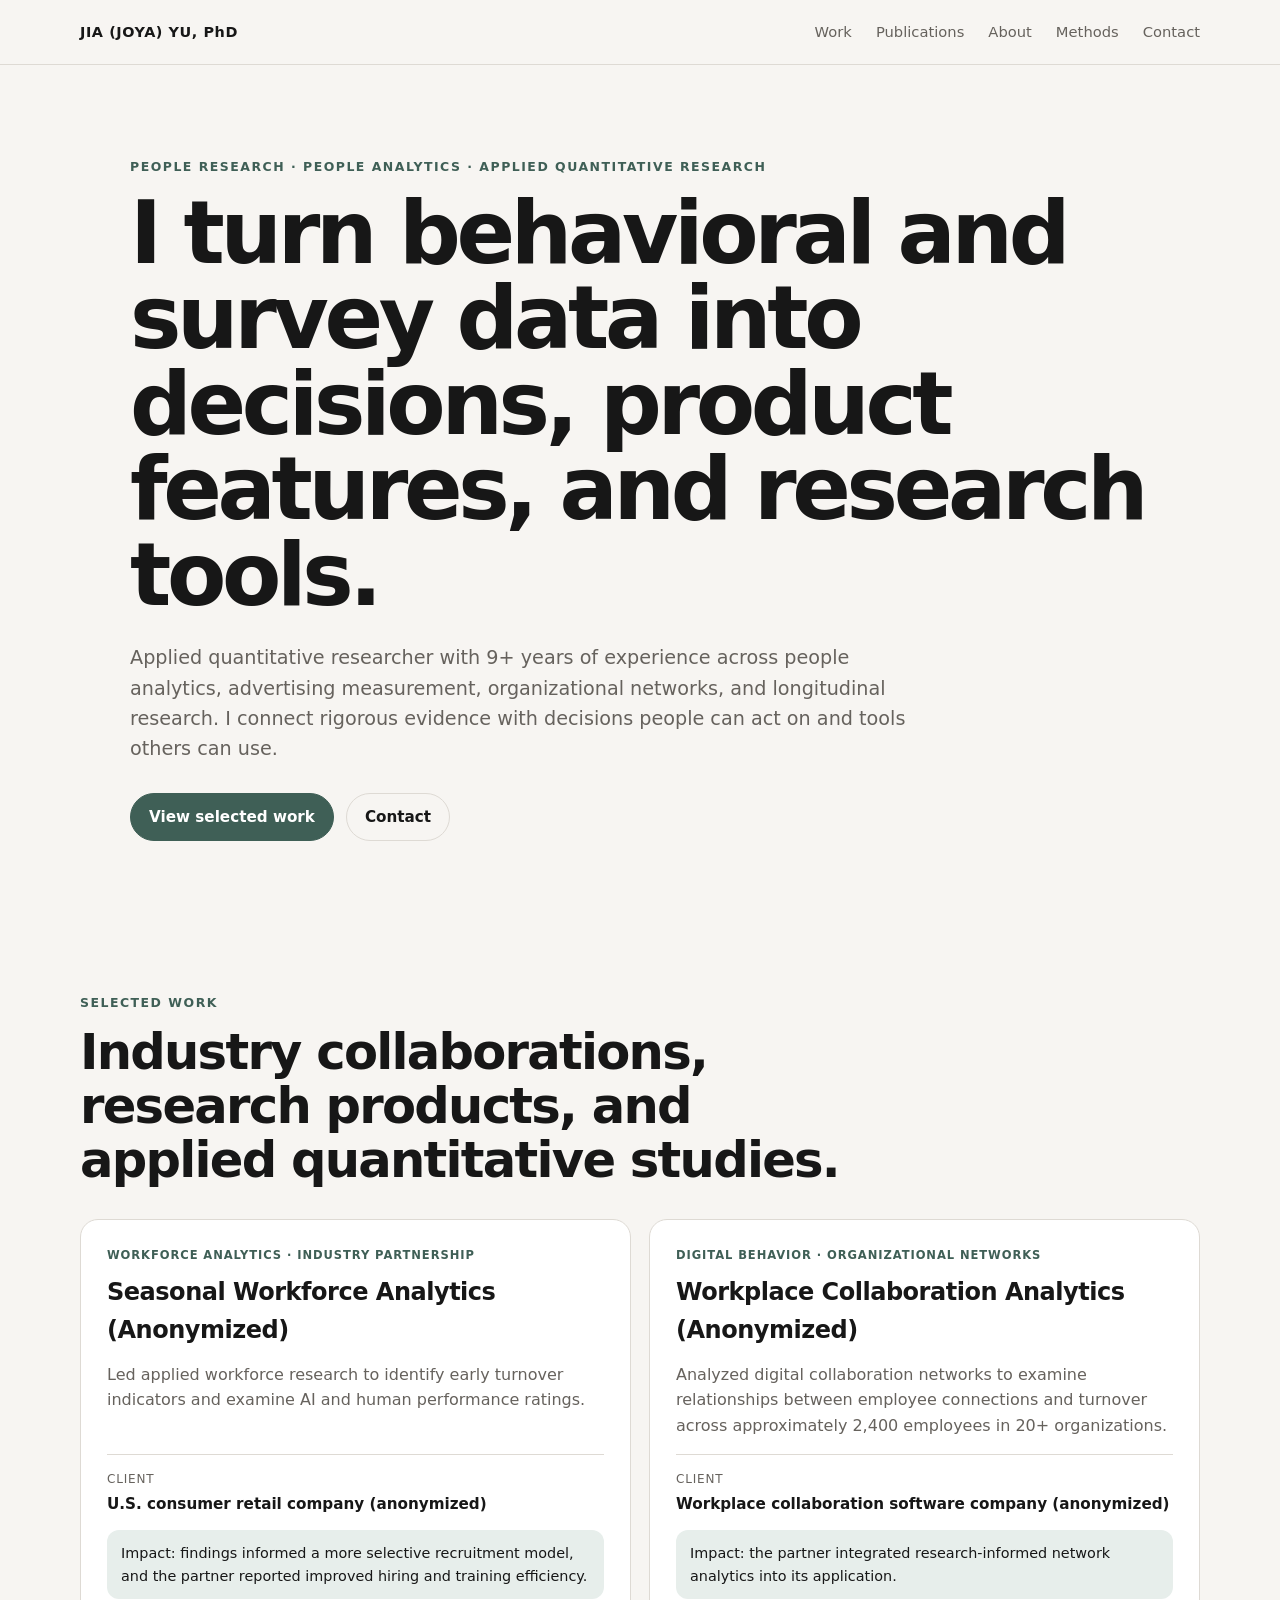
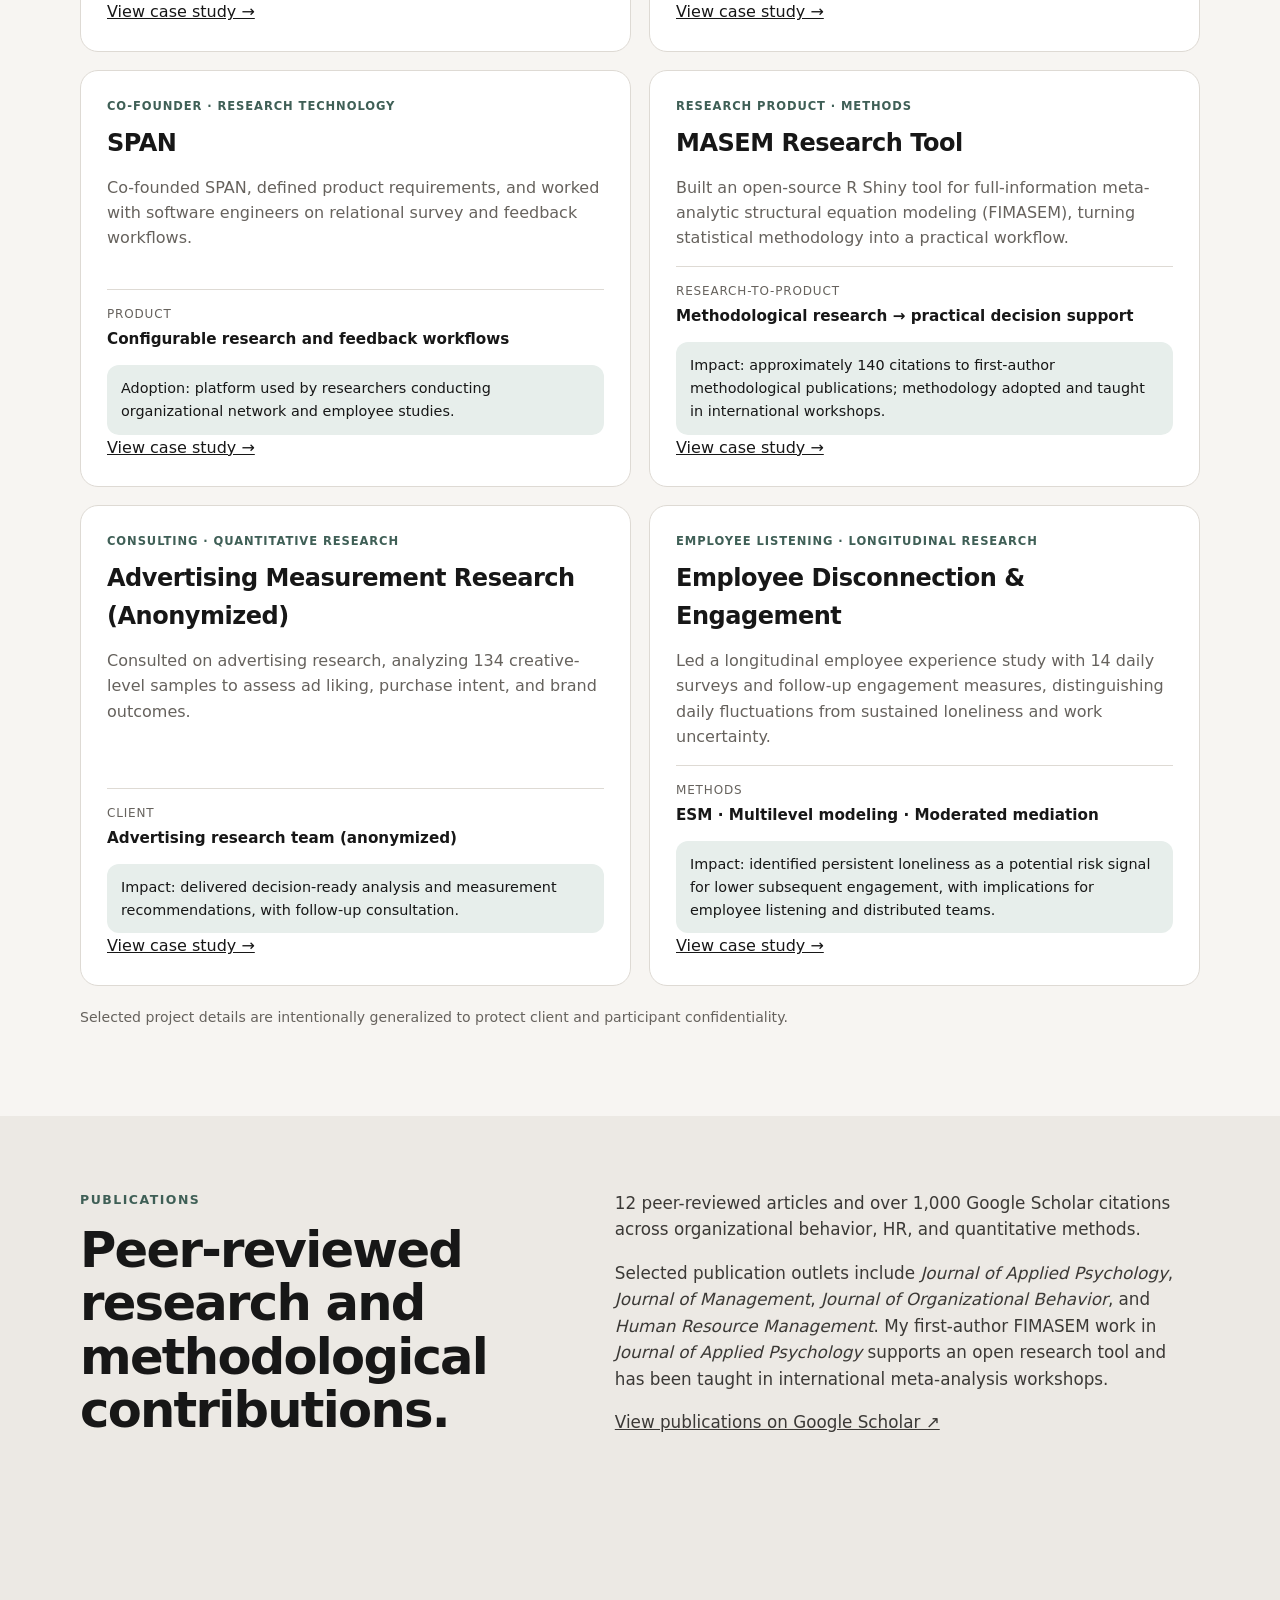
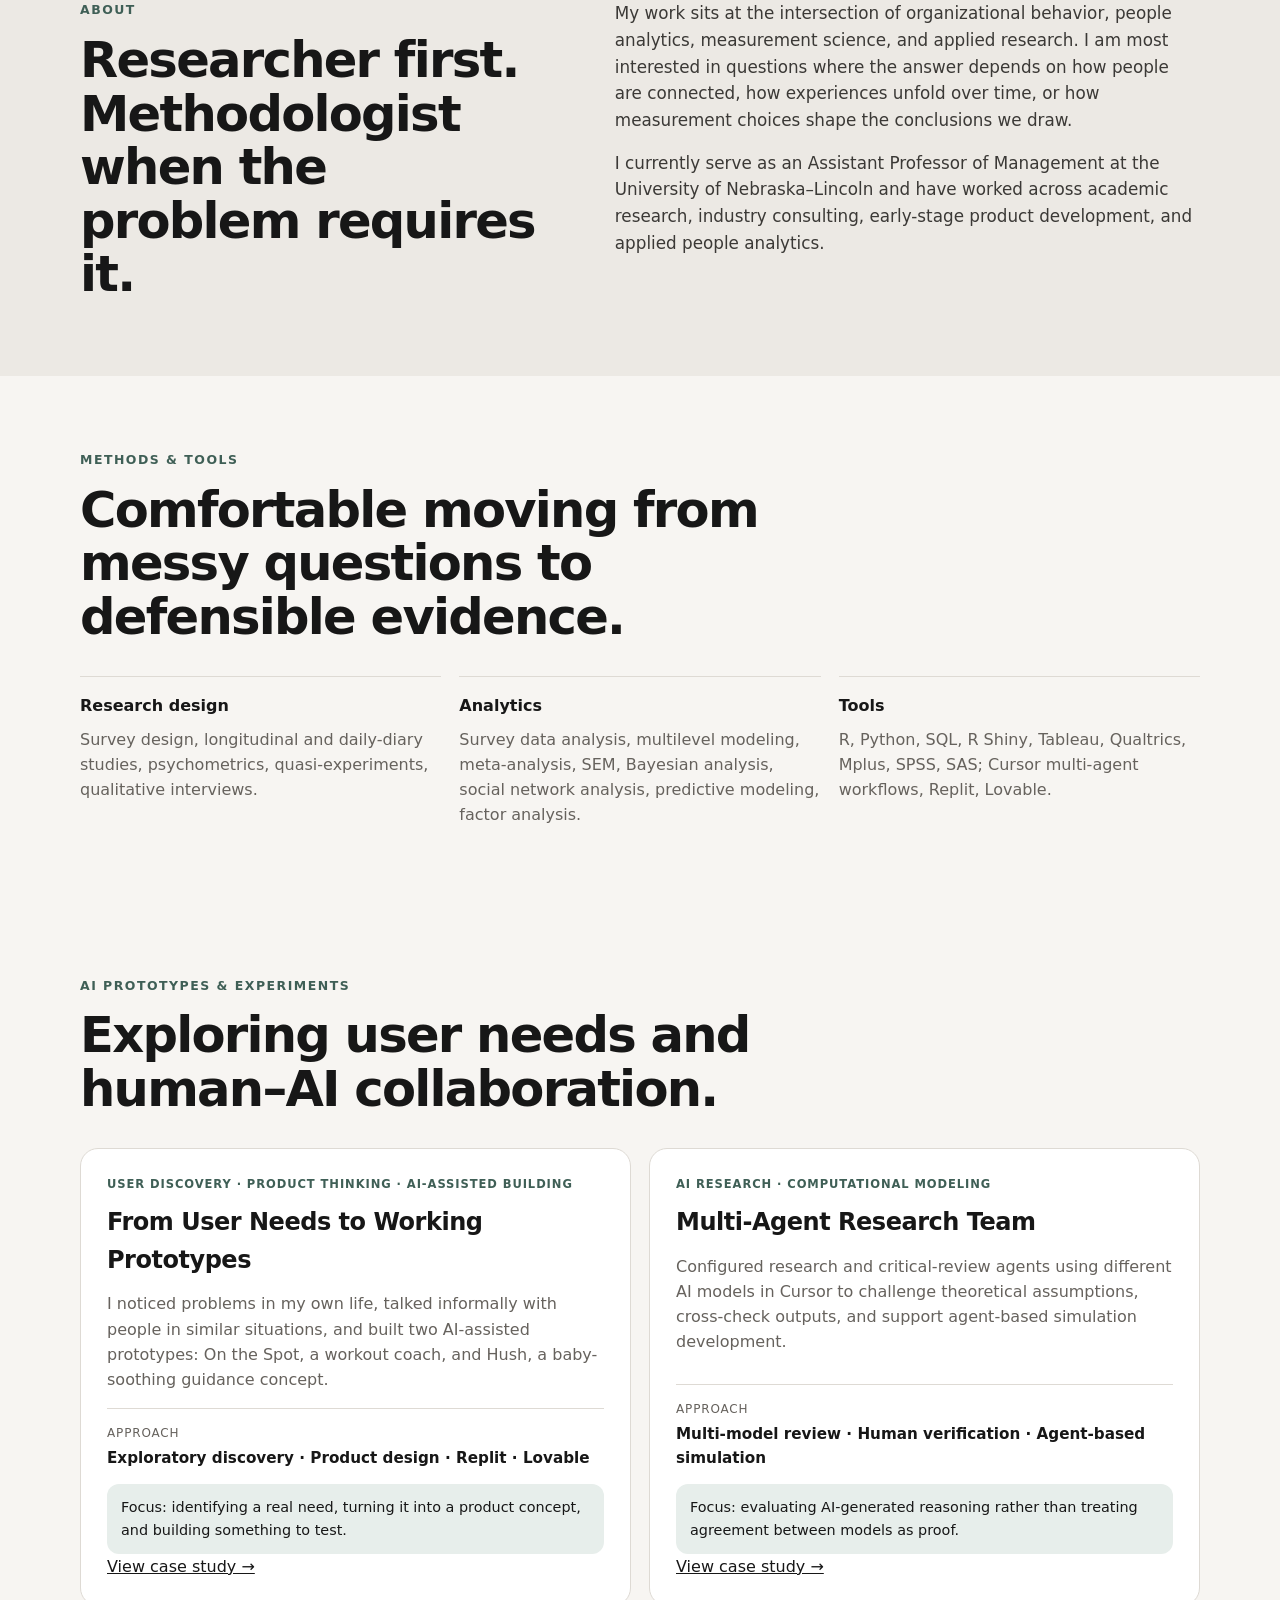
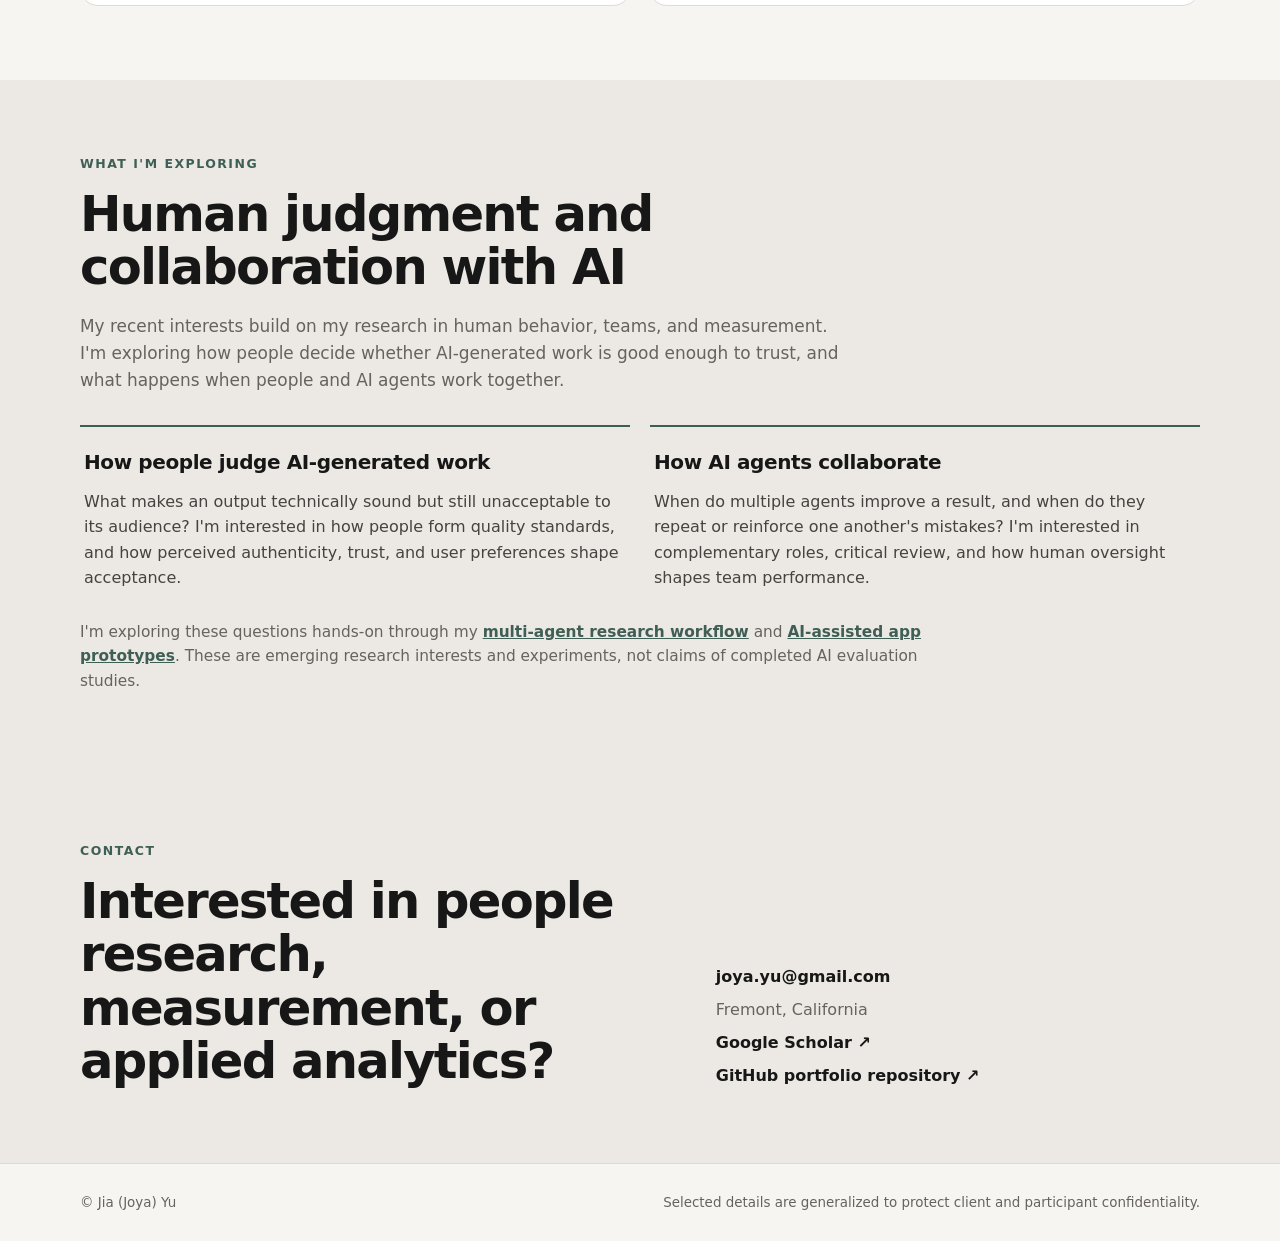
==== commit 5af7a03d: "Highlight employee disconnection findings and relevance in portfolio card" ====
--- a/index.html
+++ b/index.html
@@ -58,10 +58,10 @@
 </article>
 
 <article class="card">
-<div class="card-kicker">EMPLOYEE LISTENING · LONGITUDINAL RESEARCH</div><h3>COVID-19 Employee Experience</h3>
-<p>Designed a three-phase study with baseline measures, 14 daily pulse surveys, and a post-study outcome survey to examine social distancing, loneliness, work uncertainty, and engagement.</p>
+<div class="card-kicker">EMPLOYEE LISTENING · LONGITUDINAL RESEARCH</div><h3>Employee Disconnection & Engagement</h3>
+<p>Led a longitudinal employee experience study with 14 daily surveys and follow-up engagement measures, distinguishing daily fluctuations from sustained loneliness and work uncertainty.</p>
 <div class="meta"><span>Methods</span><strong>ESM · Multilevel modeling · Moderated mediation</strong></div>
-<div class="takeaway">Evidence: 1,644 daily observations from 134 employed participants.</div>
+<div class="takeaway">Impact: identified persistent loneliness as a potential risk signal for lower subsequent engagement, with implications for employee listening and distributed teams.</div>
 <a class="case-link" href="covid.html">View case study →</a>
 </article>
 </div>
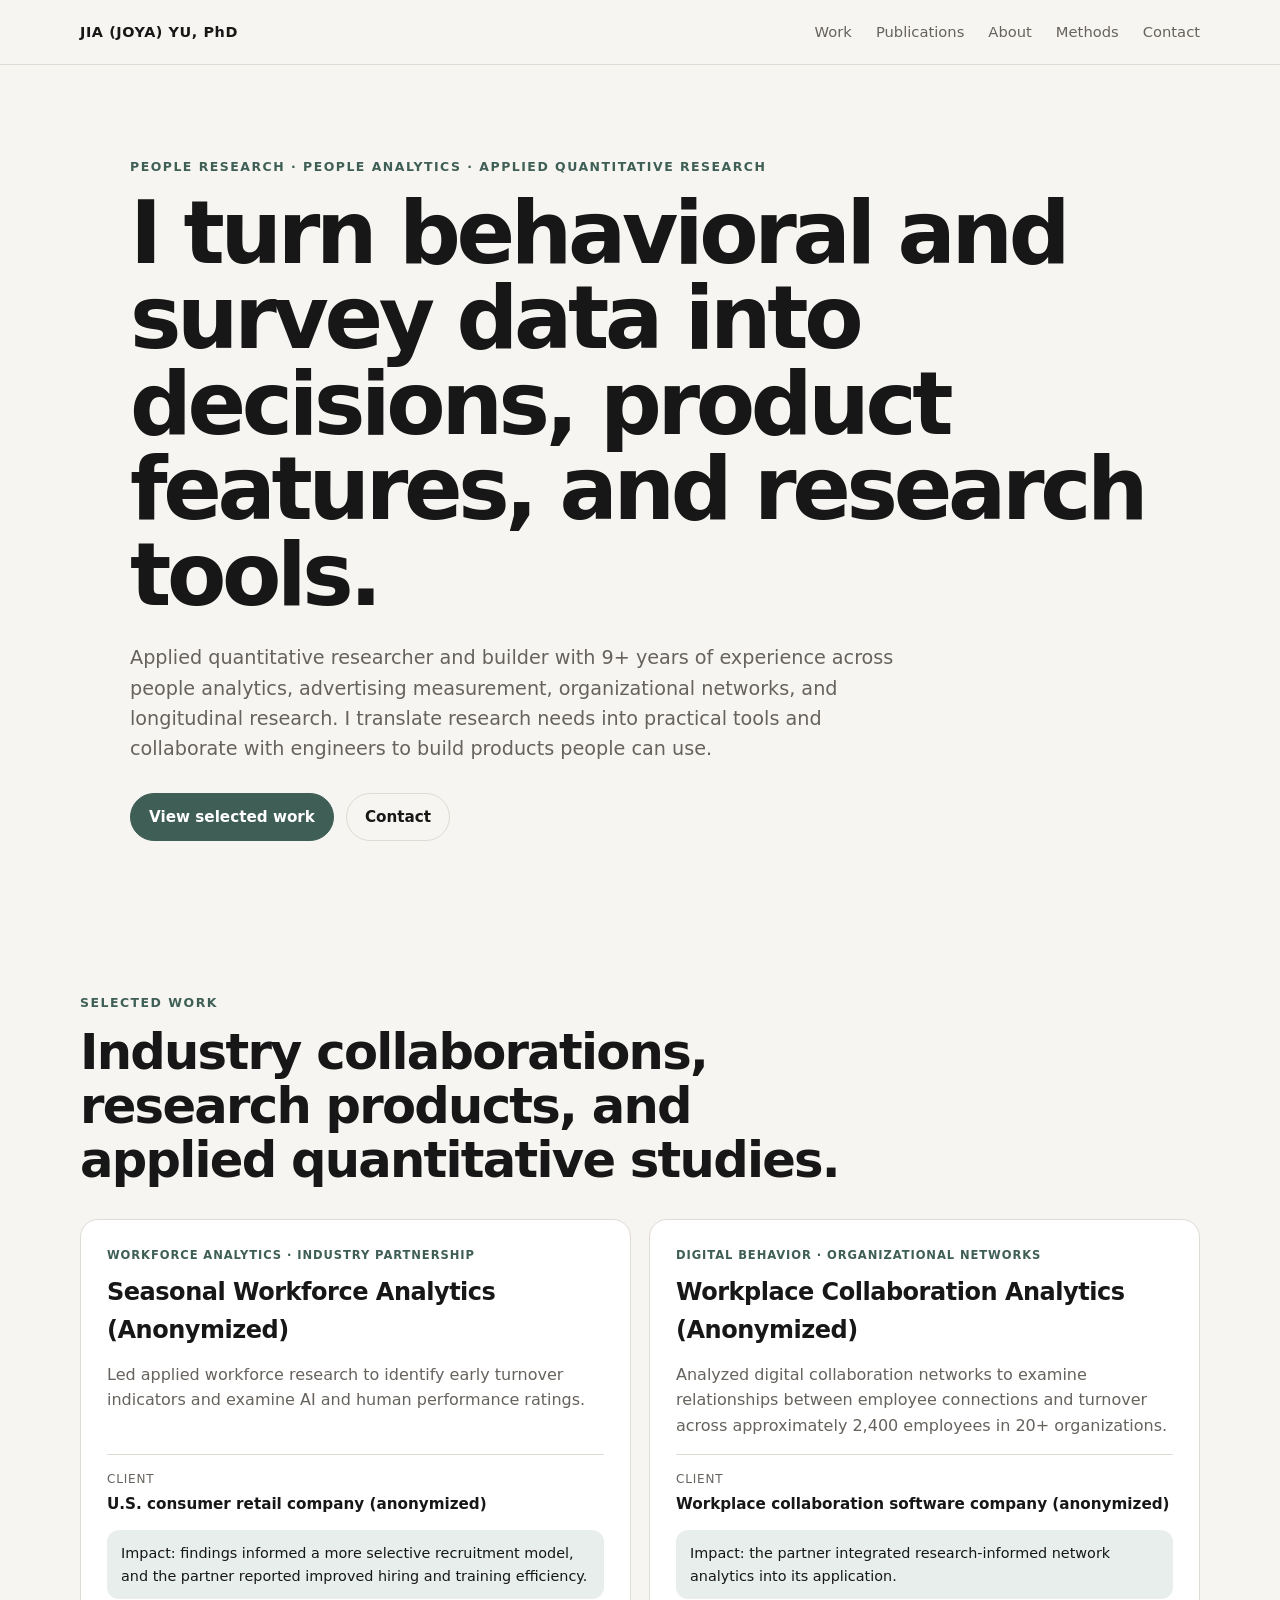
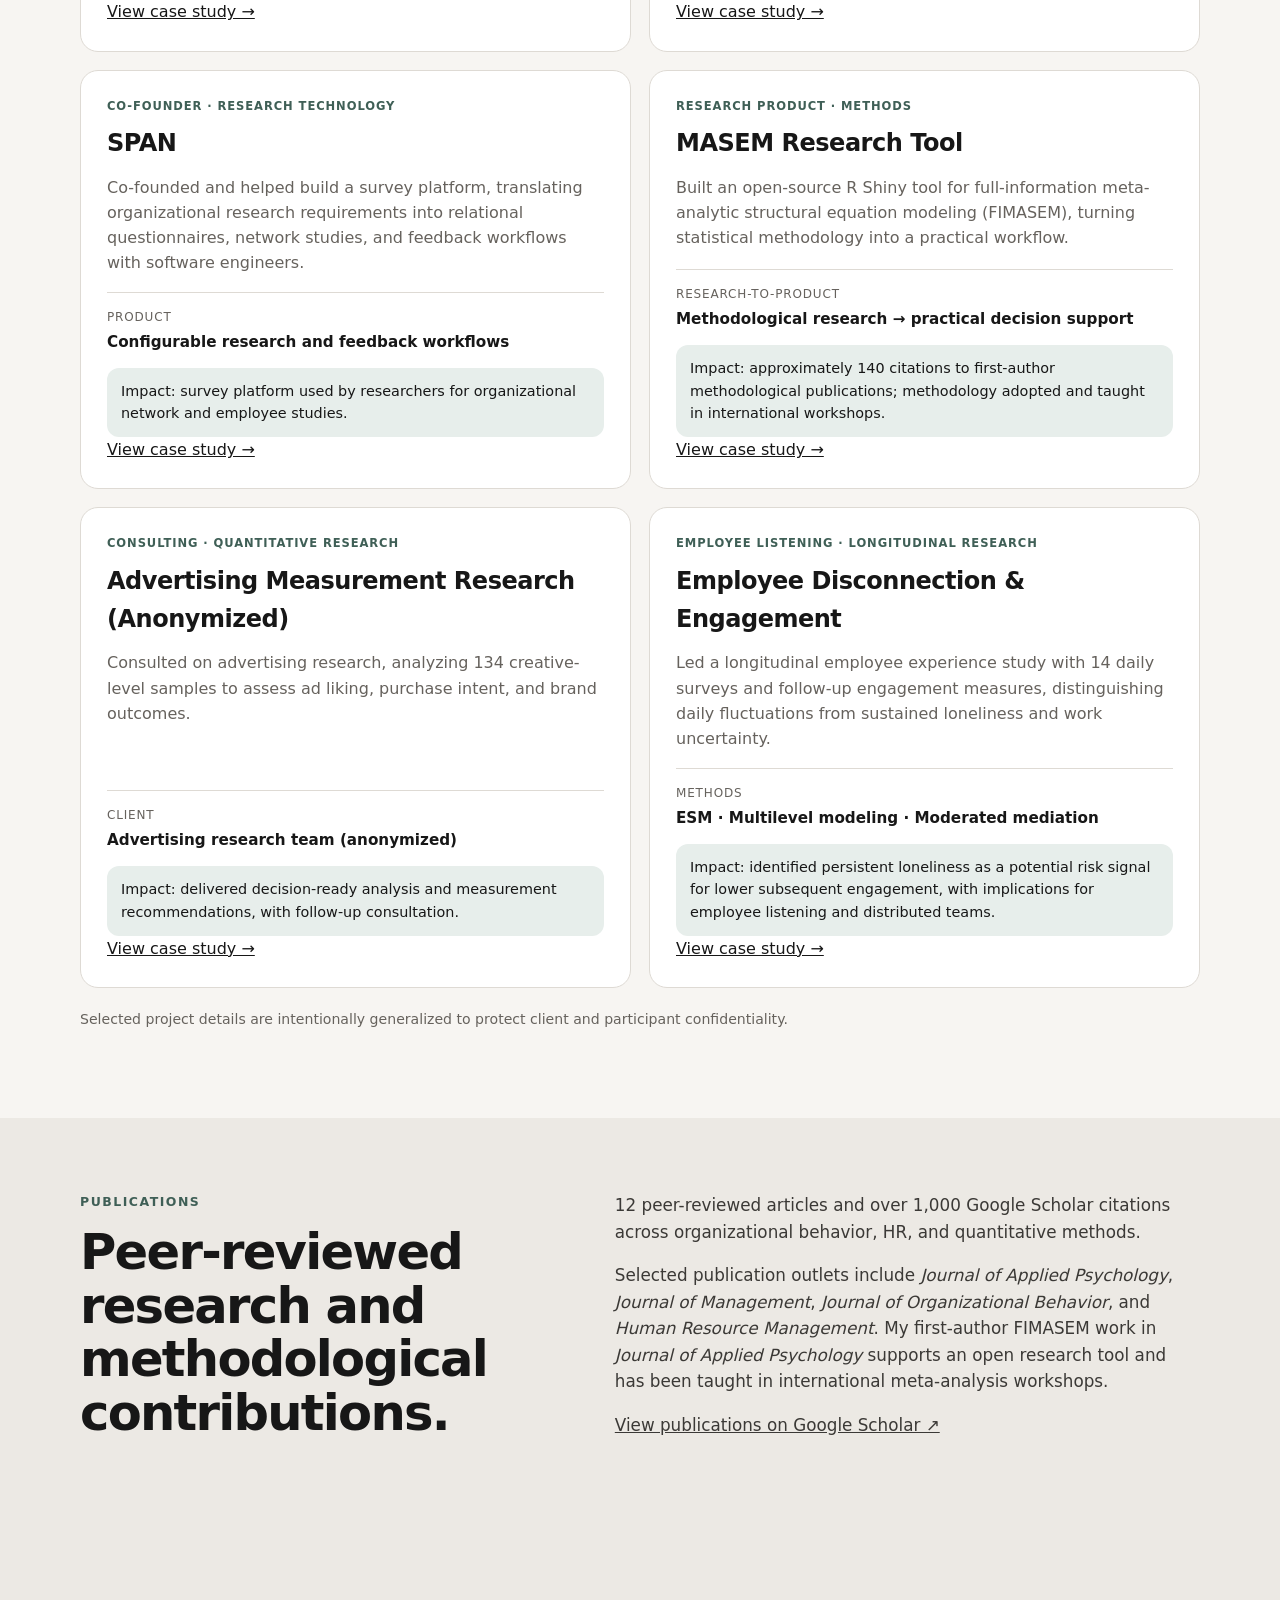
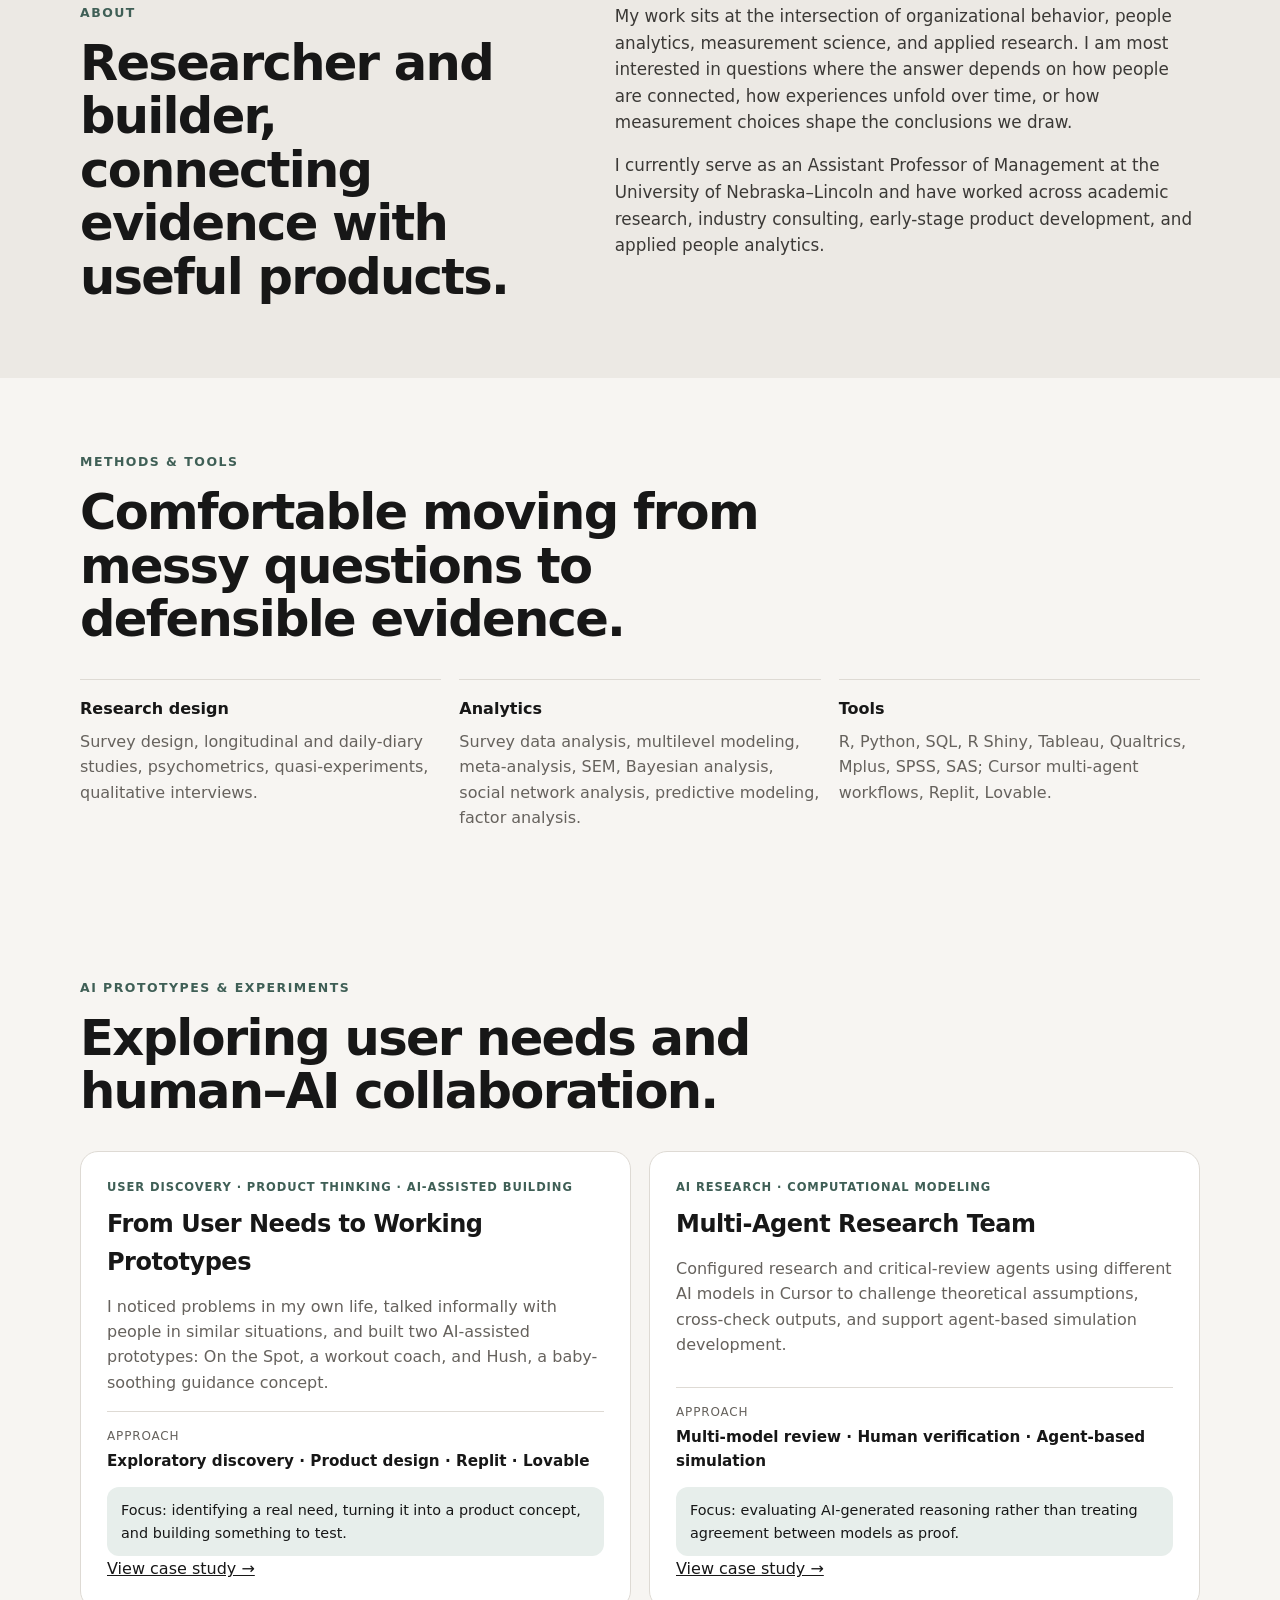
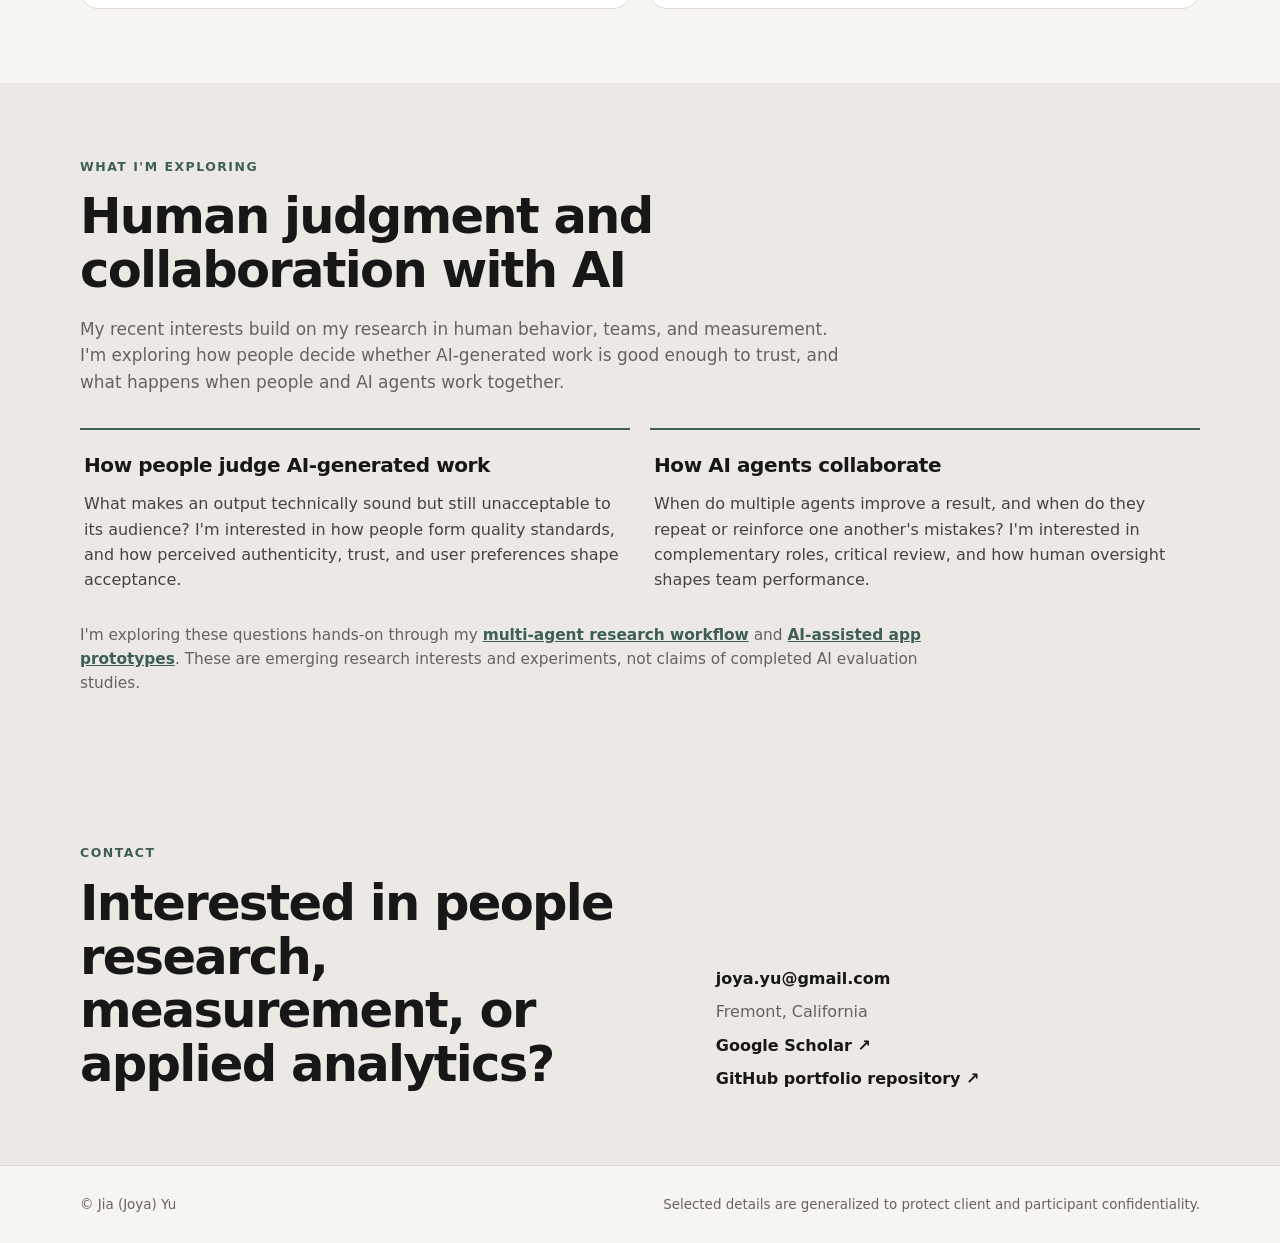
==== commit 9ac41e28: "Highlight builder identity and SPAN survey platform impact on portfolio homepage" ====
--- a/index.html
+++ b/index.html
@@ -10,7 +10,7 @@
 <section class="hero wrap">
 <div class="eyebrow">PEOPLE RESEARCH · PEOPLE ANALYTICS · APPLIED QUANTITATIVE RESEARCH</div>
 <h1>I turn behavioral and survey data into decisions, product features, and research tools.</h1>
-<p class="hero-copy">Applied quantitative researcher with 9+ years of experience across people analytics, advertising measurement, organizational networks, and longitudinal research. I connect rigorous evidence with decisions people can act on and tools others can use.</p>
+<p class="hero-copy">Applied quantitative researcher and builder with 9+ years of experience across people analytics, advertising measurement, organizational networks, and longitudinal research. I translate research needs into practical tools and collaborate with engineers to build products people can use.</p>
 <div class="hero-actions"><a class="button primary" href="#work">View selected work</a><a class="button secondary" href="#contact">Contact</a></div>
 </section>
 
@@ -35,9 +35,9 @@
 
 <article class="card">
 <div class="card-kicker">CO-FOUNDER · RESEARCH TECHNOLOGY</div><h3>SPAN</h3>
-<p>Co-founded SPAN, defined product requirements, and worked with software engineers on relational survey and feedback workflows.</p>
+<p>Co-founded and helped build a survey platform, translating organizational research requirements into relational questionnaires, network studies, and feedback workflows with software engineers.</p>
 <div class="meta"><span>Product</span><strong>Configurable research and feedback workflows</strong></div>
-<div class="takeaway">Adoption: platform used by researchers conducting organizational network and employee studies.</div>
+<div class="takeaway">Impact: survey platform used by researchers for organizational network and employee studies.</div>
 <a class="case-link" href="span-dashboard.html">View case study →</a>
 </article>
 
@@ -70,7 +70,7 @@
 
 <section id="publications" class="section alt"><div class="wrap split"><div><div class="eyebrow">PUBLICATIONS</div><h2>Peer-reviewed research and methodological contributions.</h2></div><div class="body-copy"><p>12 peer-reviewed articles and over 1,000 Google Scholar citations across organizational behavior, HR, and quantitative methods.</p><p>Selected publication outlets include <em>Journal of Applied Psychology</em>, <em>Journal of Management</em>, <em>Journal of Organizational Behavior</em>, and <em>Human Resource Management</em>. My first-author FIMASEM work in <em>Journal of Applied Psychology</em> supports an open research tool and has been taught in international meta-analysis workshops.</p><p><a class="case-link" href="https://scholar.google.com/citations?user=FH8QEA8AAAAJ&hl=en" target="_blank" rel="noopener noreferrer">View publications on Google Scholar ↗</a></p></div></div></section>
 <section id="about" class="section alt"><div class="wrap split">
-<div><div class="eyebrow">ABOUT</div><h2>Researcher first. Methodologist when the problem requires it.</h2></div>
+<div><div class="eyebrow">ABOUT</div><h2>Researcher and builder, connecting evidence with useful products.</h2></div>
 <div class="body-copy"><p>My work sits at the intersection of organizational behavior, people analytics, measurement science, and applied research. I am most interested in questions where the answer depends on how people are connected, how experiences unfold over time, or how measurement choices shape the conclusions we draw.</p>
 <p>I currently serve as an Assistant Professor of Management at the University of Nebraska–Lincoln and have worked across academic research, industry consulting, early-stage product development, and applied people analytics.</p></div>
 </div></section>
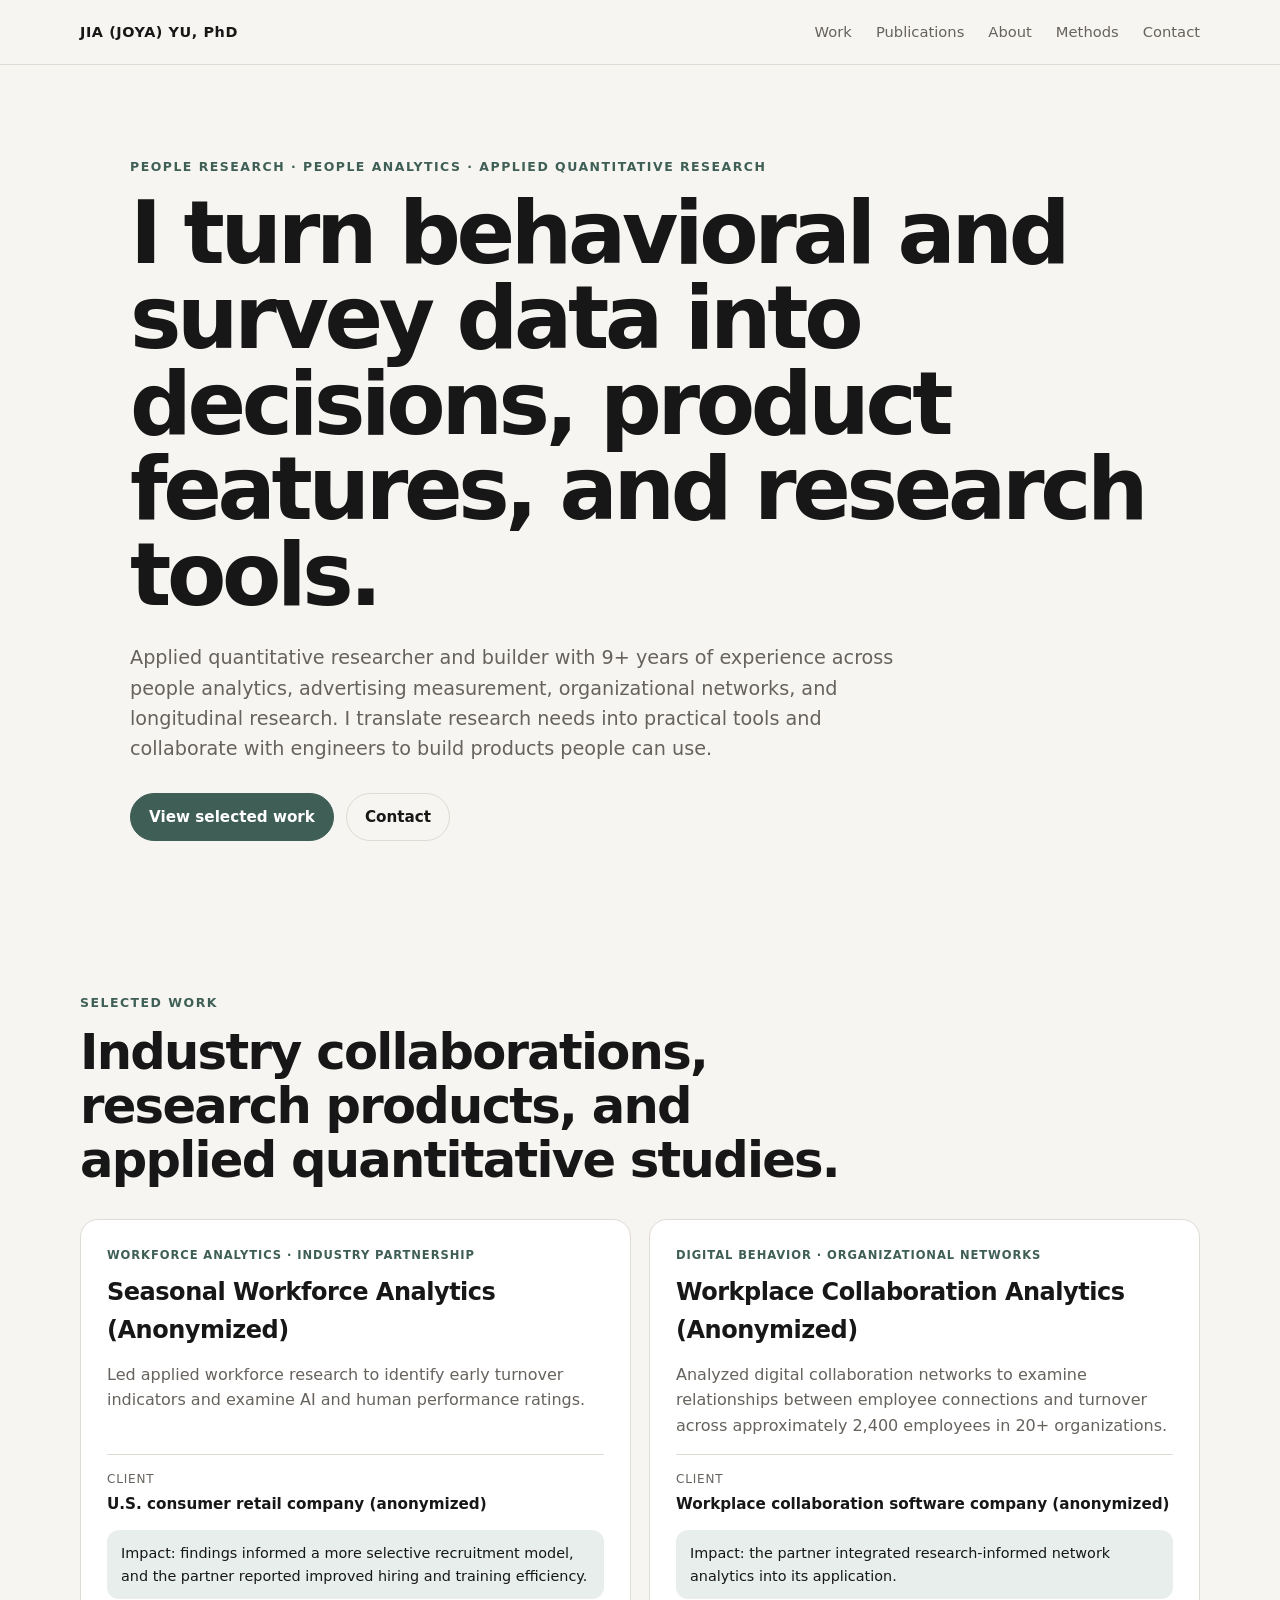
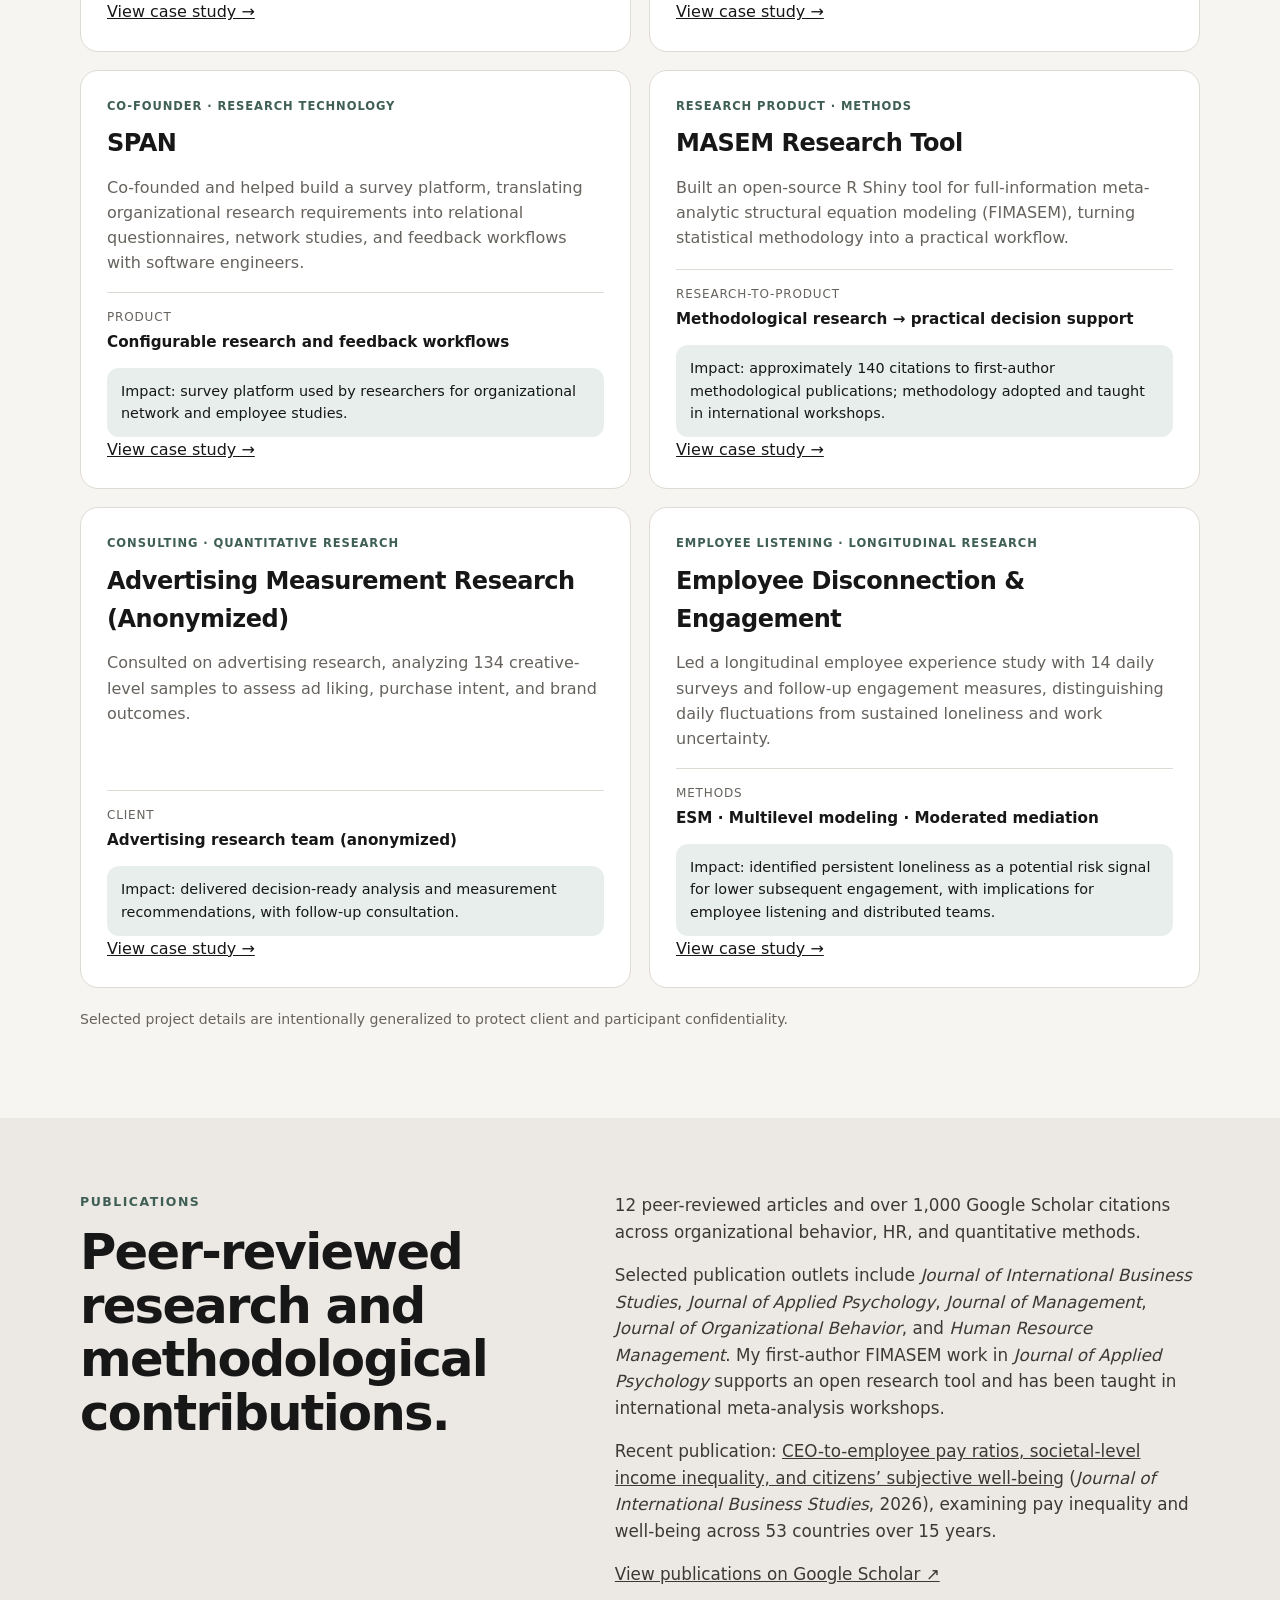
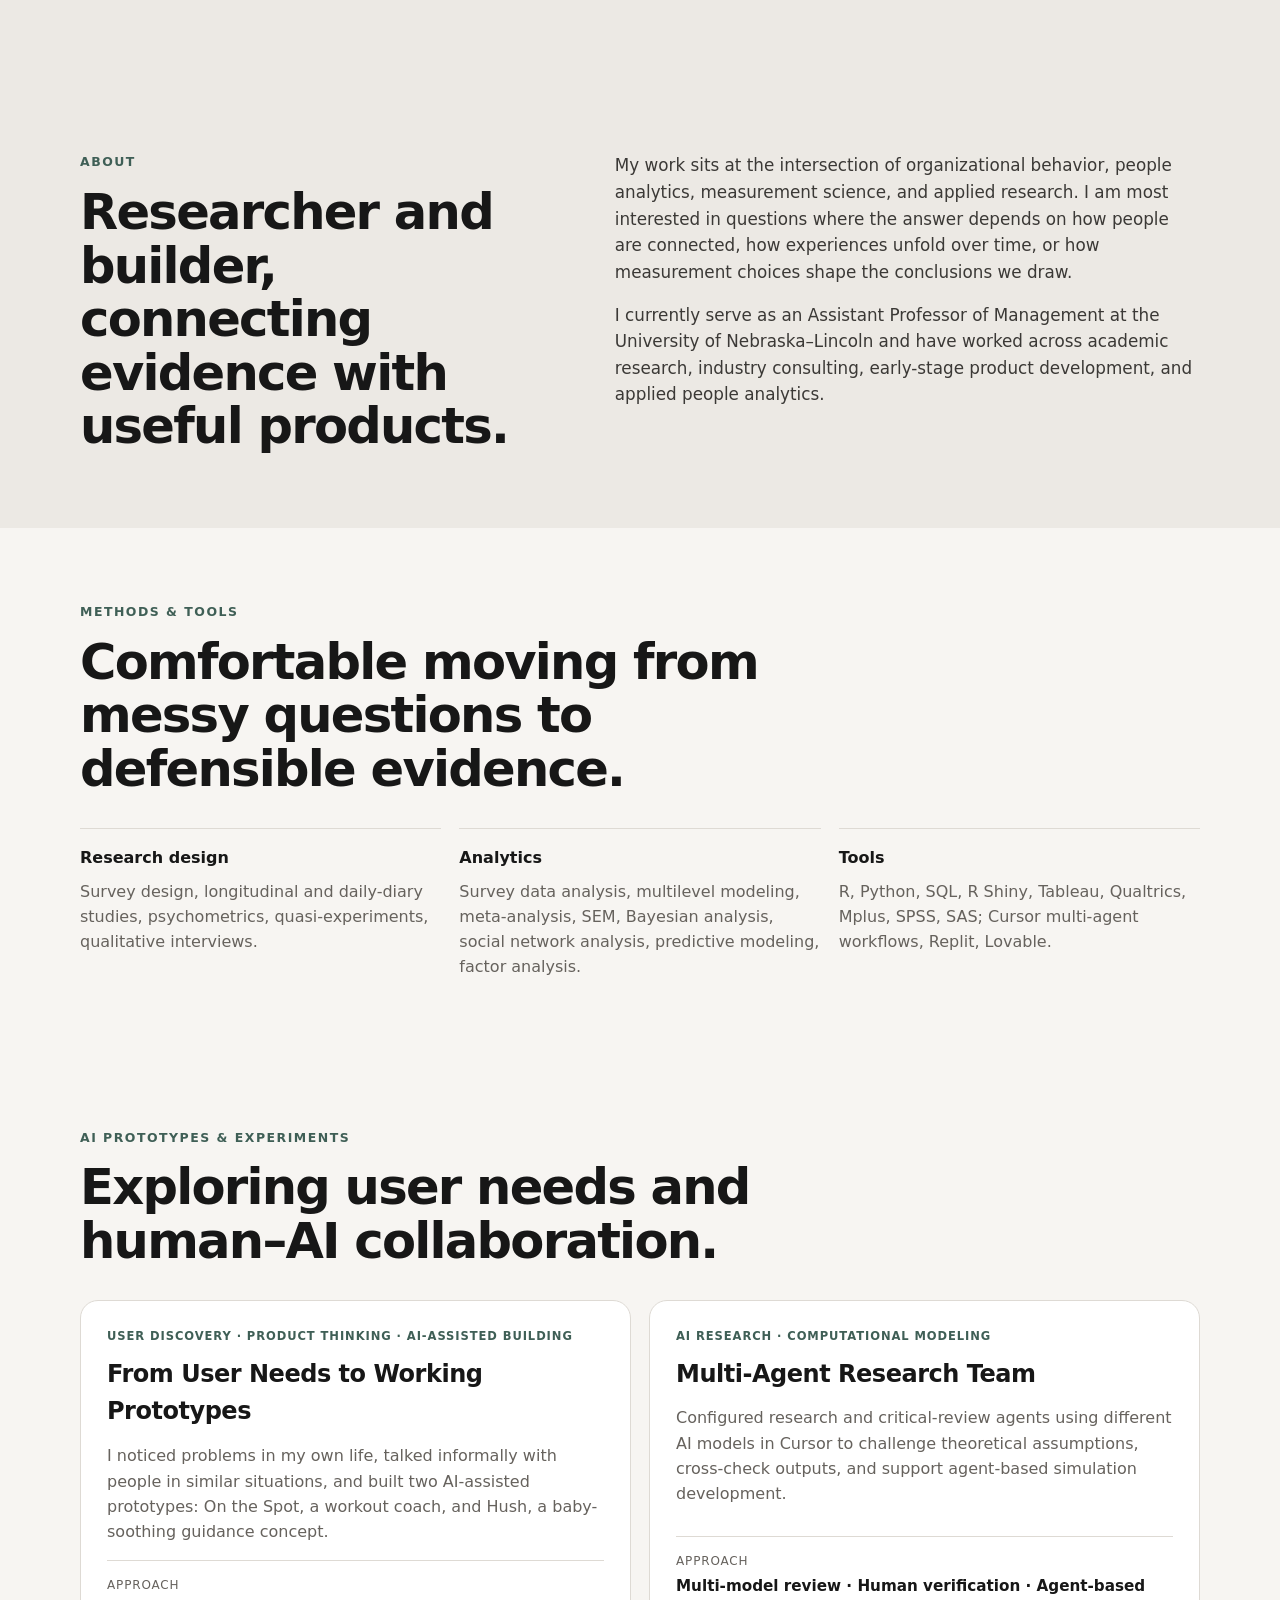
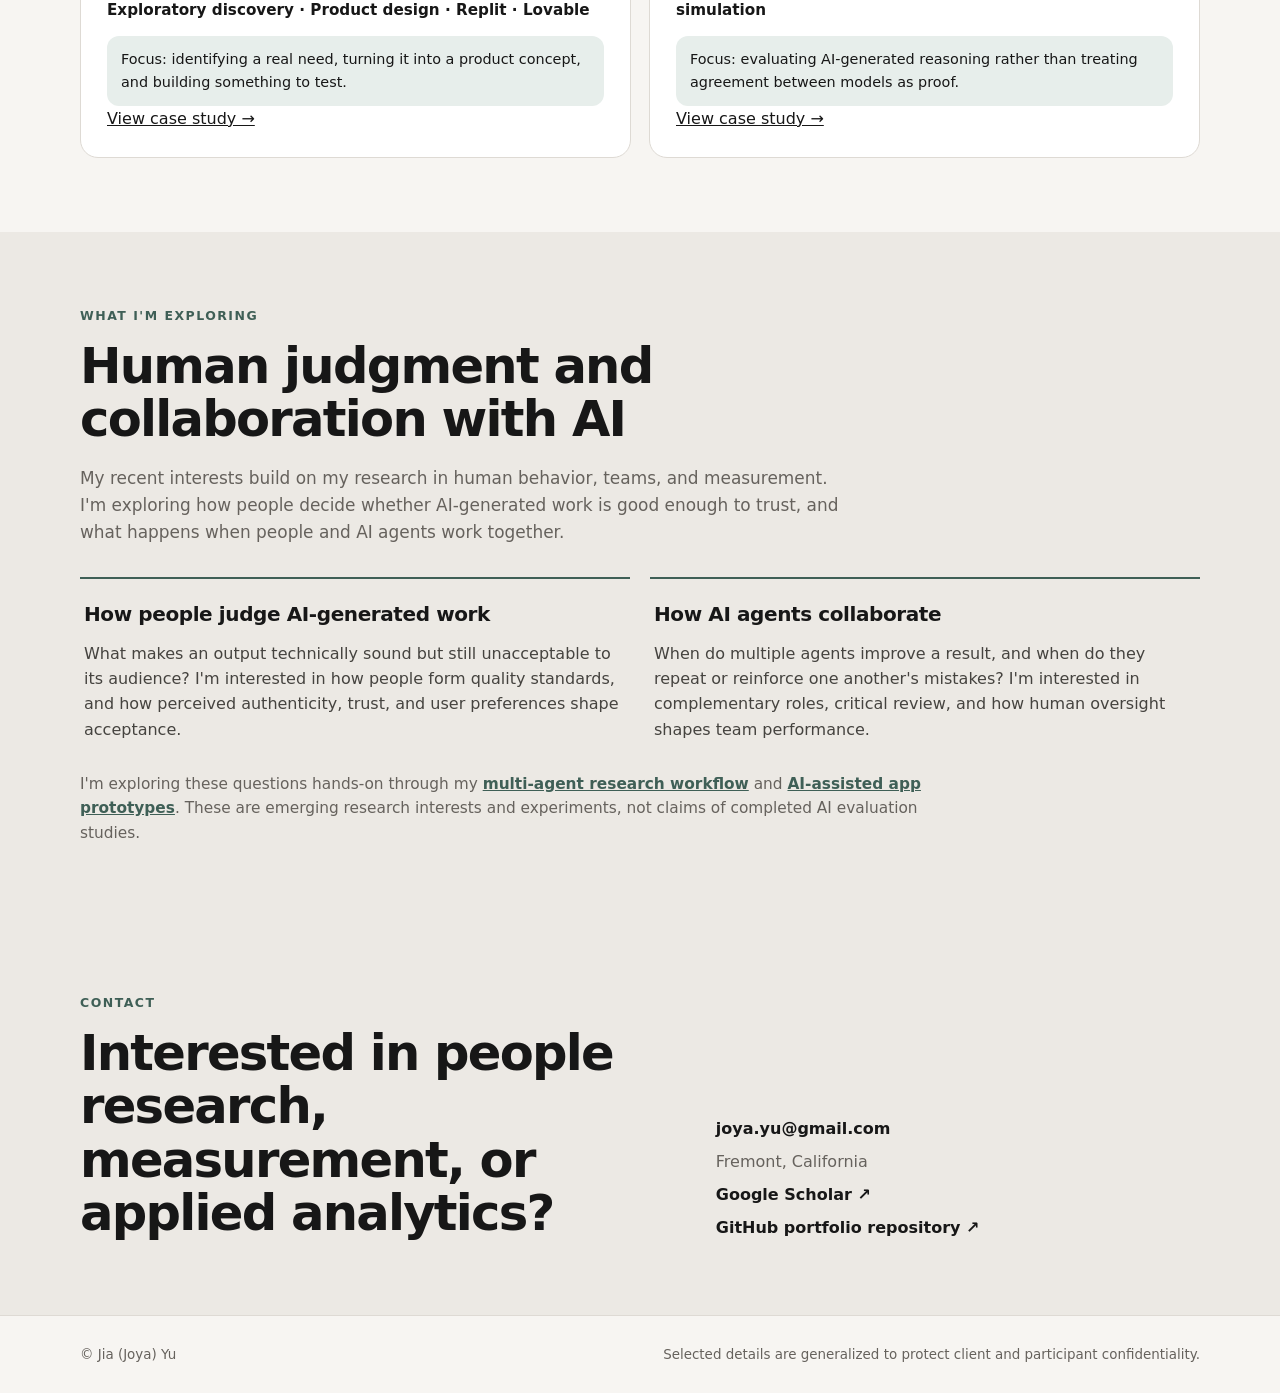
==== commit 647f52c1: "Add 2026 Journal of International Business Studies publication to portfolio" ====
--- a/index.html
+++ b/index.html
@@ -68,7 +68,7 @@
 <p class="confidentiality">Selected project details are intentionally generalized to protect client and participant confidentiality.</p>
 </section>
 
-<section id="publications" class="section alt"><div class="wrap split"><div><div class="eyebrow">PUBLICATIONS</div><h2>Peer-reviewed research and methodological contributions.</h2></div><div class="body-copy"><p>12 peer-reviewed articles and over 1,000 Google Scholar citations across organizational behavior, HR, and quantitative methods.</p><p>Selected publication outlets include <em>Journal of Applied Psychology</em>, <em>Journal of Management</em>, <em>Journal of Organizational Behavior</em>, and <em>Human Resource Management</em>. My first-author FIMASEM work in <em>Journal of Applied Psychology</em> supports an open research tool and has been taught in international meta-analysis workshops.</p><p><a class="case-link" href="https://scholar.google.com/citations?user=FH8QEA8AAAAJ&hl=en" target="_blank" rel="noopener noreferrer">View publications on Google Scholar ↗</a></p></div></div></section>
+<section id="publications" class="section alt"><div class="wrap split"><div><div class="eyebrow">PUBLICATIONS</div><h2>Peer-reviewed research and methodological contributions.</h2></div><div class="body-copy"><p>12 peer-reviewed articles and over 1,000 Google Scholar citations across organizational behavior, HR, and quantitative methods.</p><p>Selected publication outlets include <em>Journal of International Business Studies</em>, <em>Journal of Applied Psychology</em>, <em>Journal of Management</em>, <em>Journal of Organizational Behavior</em>, and <em>Human Resource Management</em>. My first-author FIMASEM work in <em>Journal of Applied Psychology</em> supports an open research tool and has been taught in international meta-analysis workshops.</p><p>Recent publication: <a href="https://doi.org/10.1057/s41267-026-00841-2" target="_blank" rel="noopener noreferrer">CEO-to-employee pay ratios, societal-level income inequality, and citizens’ subjective well-being</a> (<em>Journal of International Business Studies</em>, 2026), examining pay inequality and well-being across 53 countries over 15 years.</p><p><a class="case-link" href="https://scholar.google.com/citations?user=FH8QEA8AAAAJ&hl=en" target="_blank" rel="noopener noreferrer">View publications on Google Scholar ↗</a></p></div></div></section>
 <section id="about" class="section alt"><div class="wrap split">
 <div><div class="eyebrow">ABOUT</div><h2>Researcher and builder, connecting evidence with useful products.</h2></div>
 <div class="body-copy"><p>My work sits at the intersection of organizational behavior, people analytics, measurement science, and applied research. I am most interested in questions where the answer depends on how people are connected, how experiences unfold over time, or how measurement choices shape the conclusions we draw.</p>
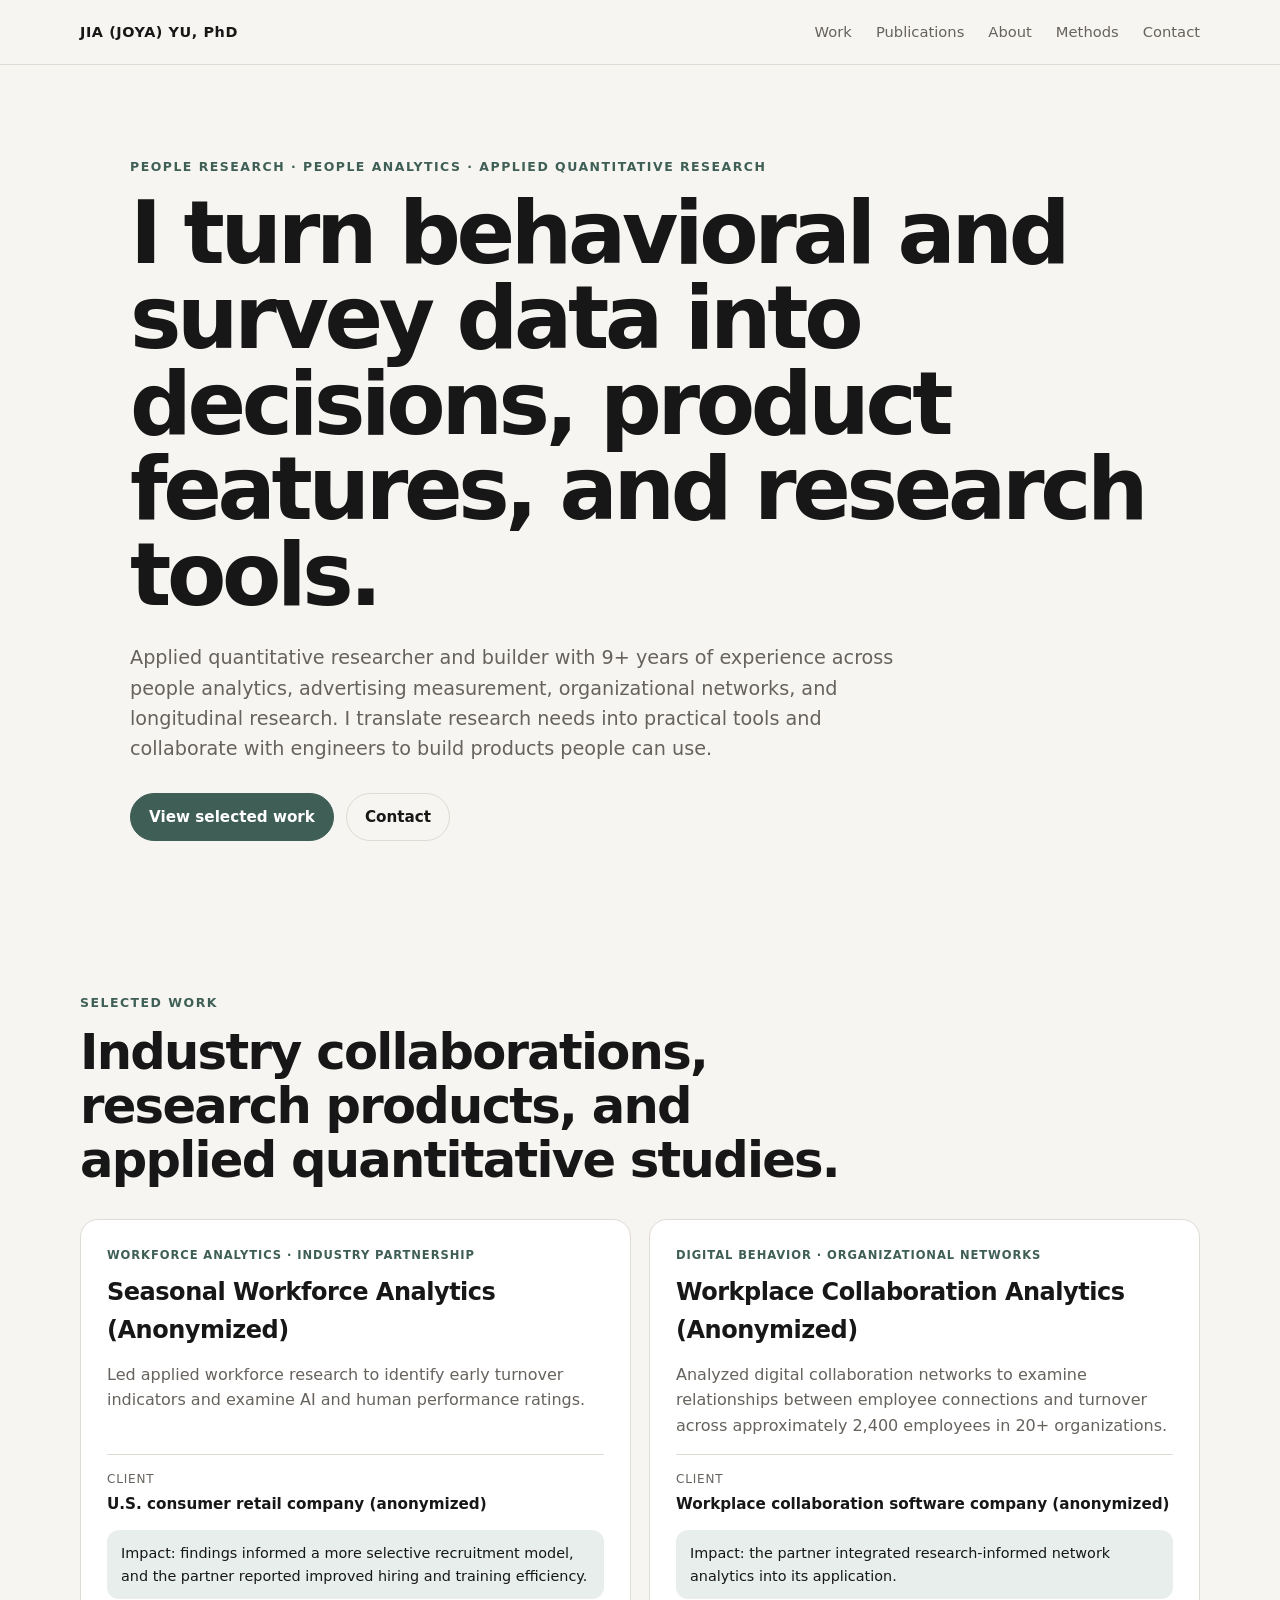
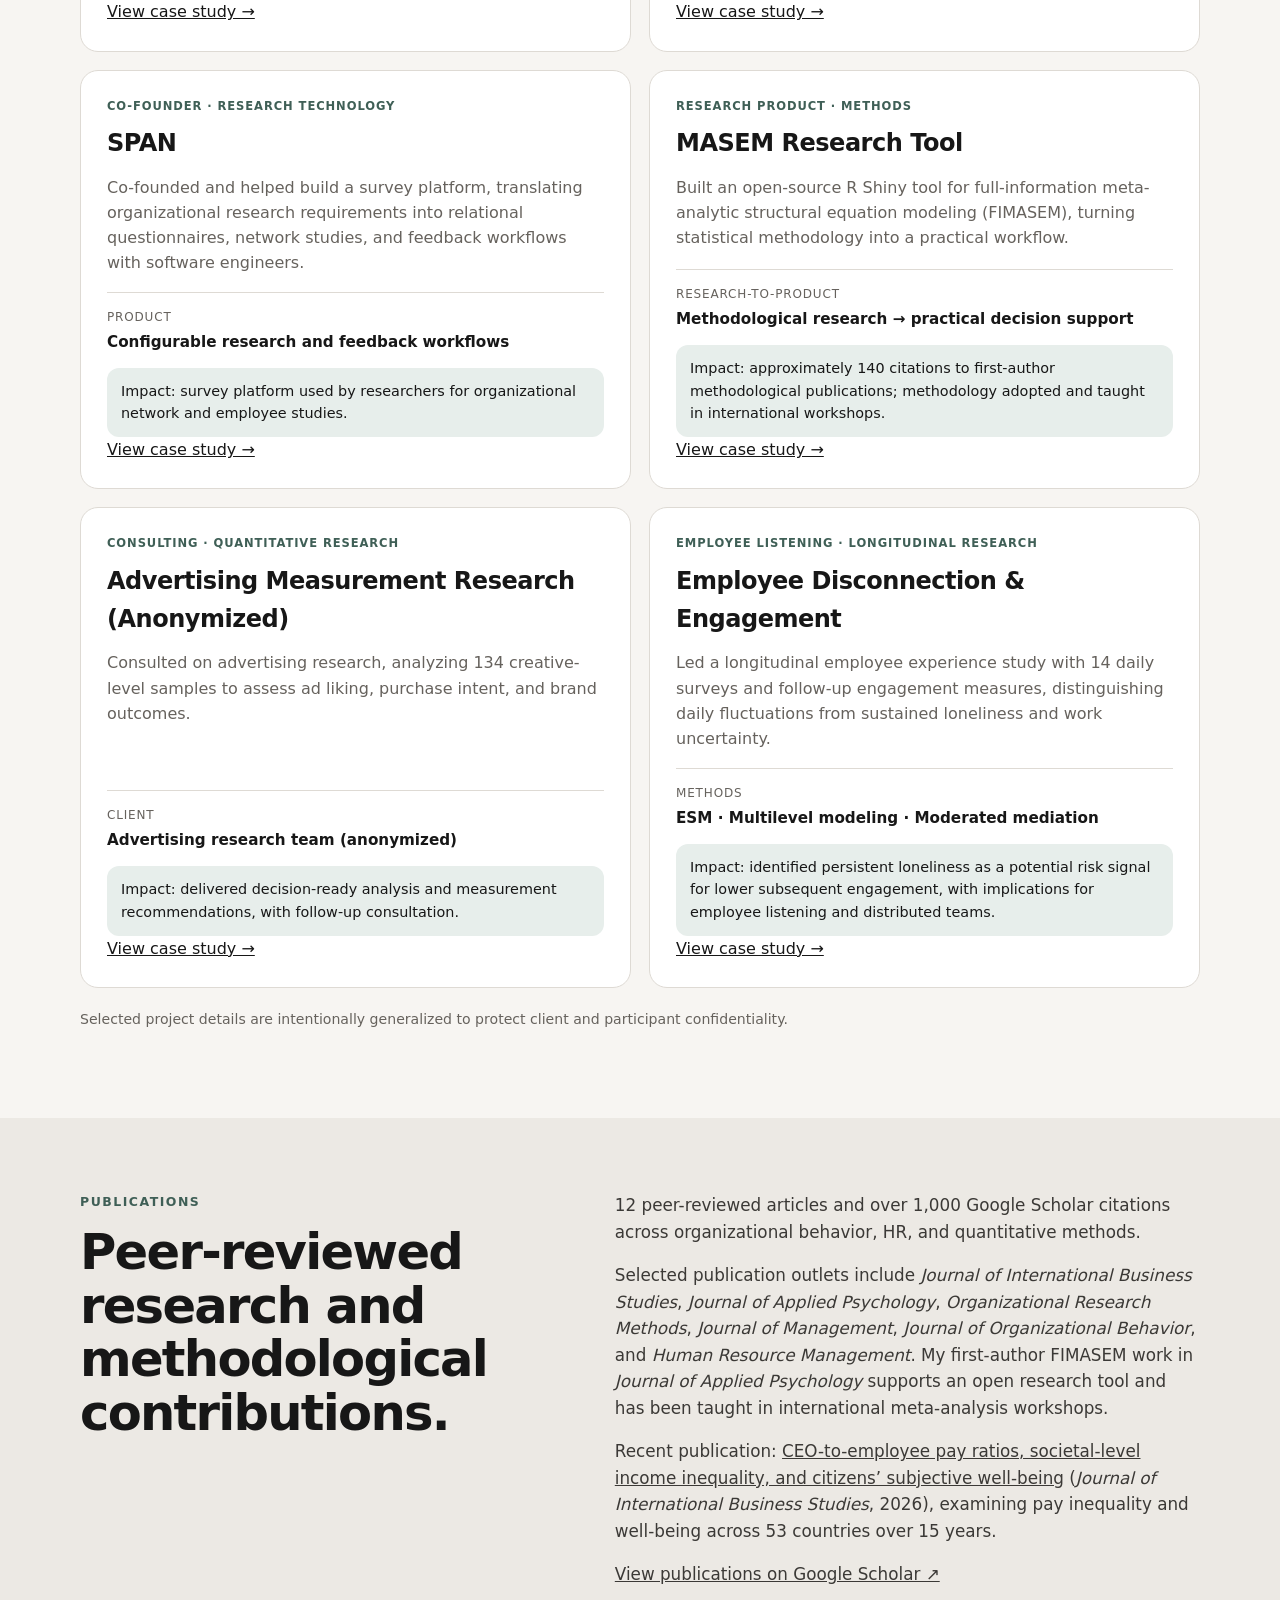
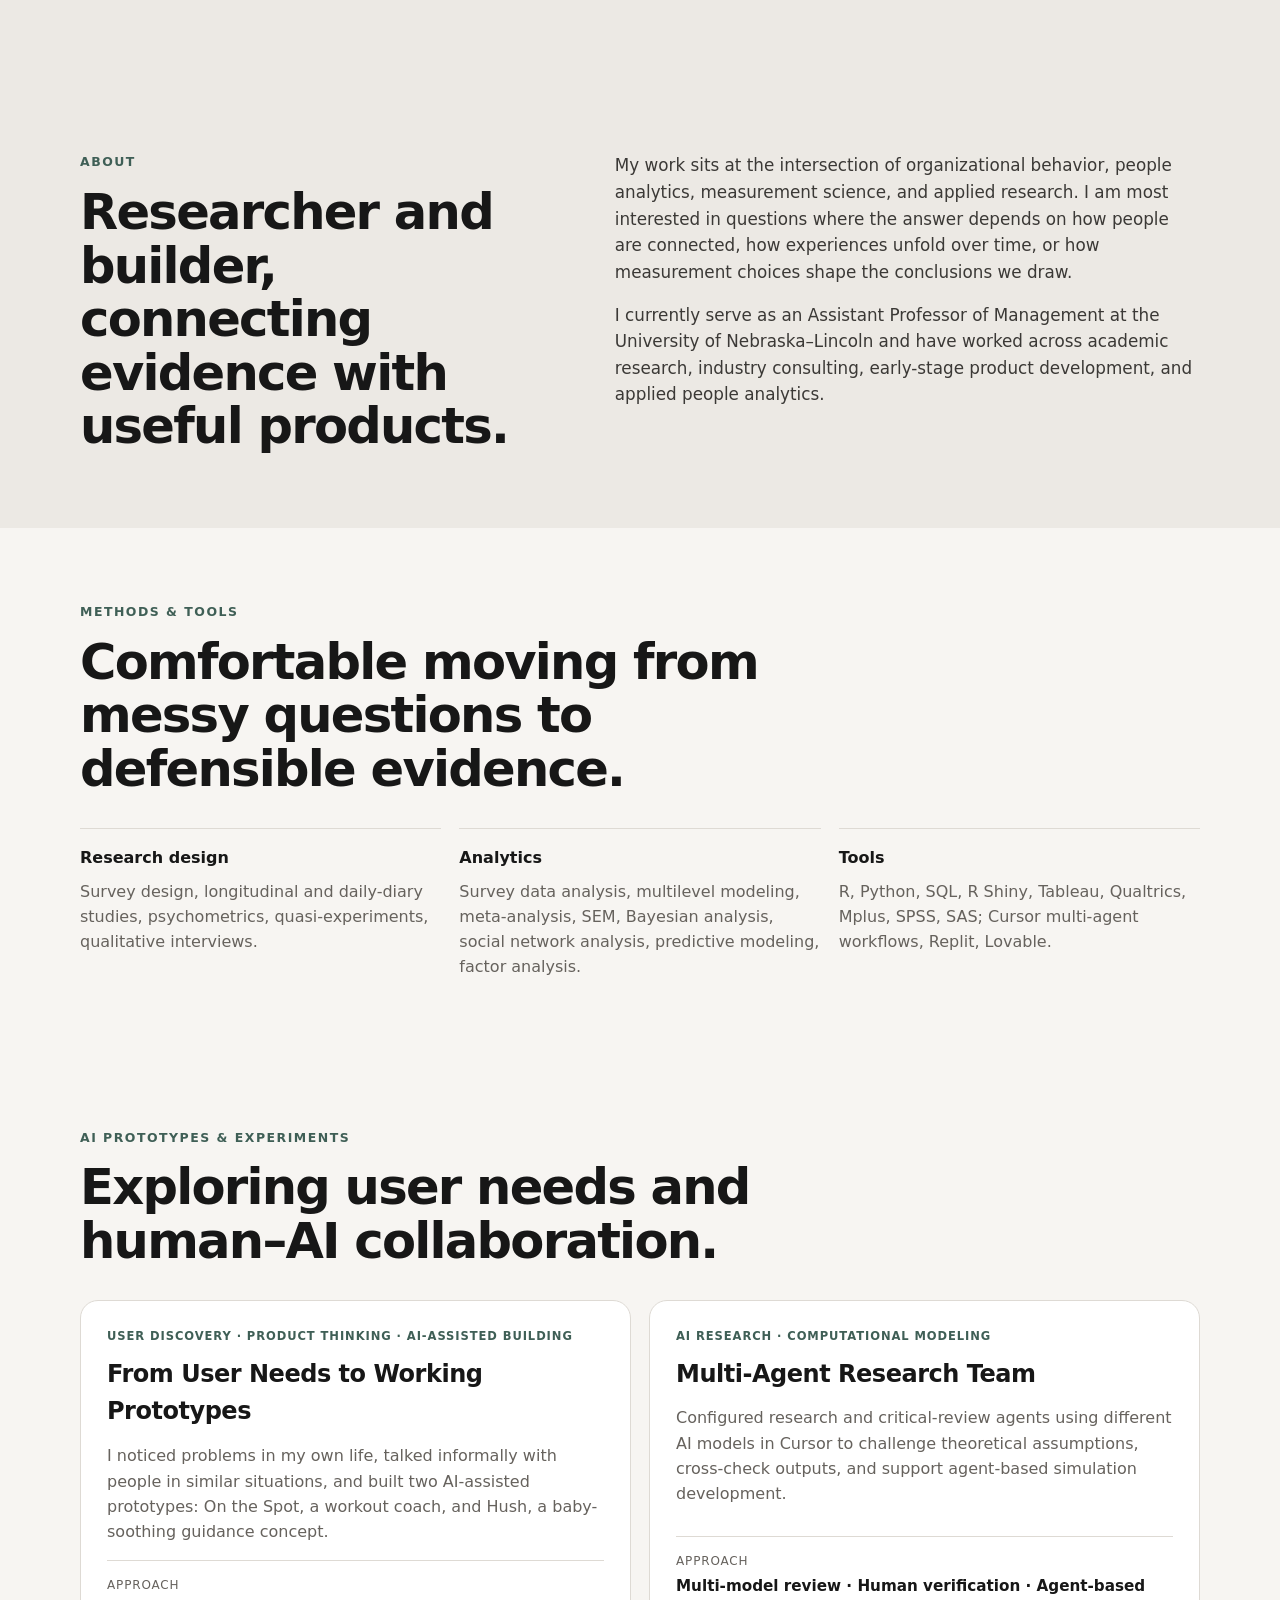
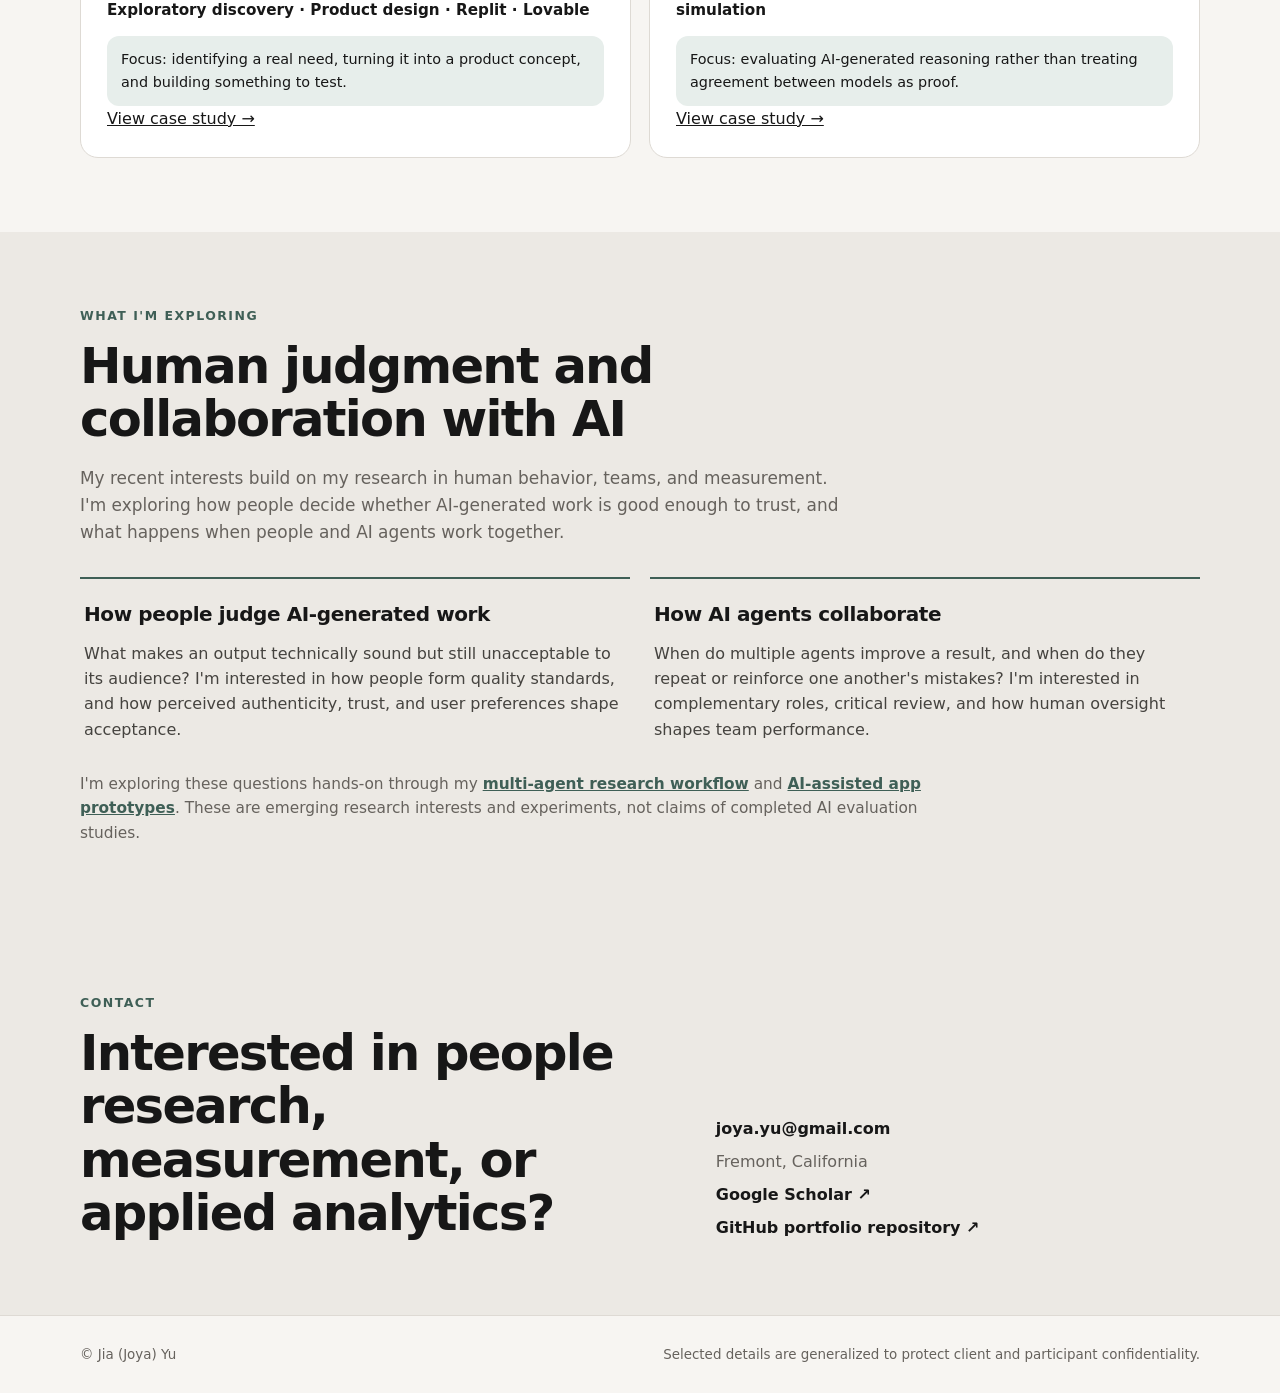
==== commit a172c9ff: "Include Organizational Research Methods among selected publication outlets" ====
--- a/index.html
+++ b/index.html
@@ -68,7 +68,7 @@
 <p class="confidentiality">Selected project details are intentionally generalized to protect client and participant confidentiality.</p>
 </section>
 
-<section id="publications" class="section alt"><div class="wrap split"><div><div class="eyebrow">PUBLICATIONS</div><h2>Peer-reviewed research and methodological contributions.</h2></div><div class="body-copy"><p>12 peer-reviewed articles and over 1,000 Google Scholar citations across organizational behavior, HR, and quantitative methods.</p><p>Selected publication outlets include <em>Journal of International Business Studies</em>, <em>Journal of Applied Psychology</em>, <em>Journal of Management</em>, <em>Journal of Organizational Behavior</em>, and <em>Human Resource Management</em>. My first-author FIMASEM work in <em>Journal of Applied Psychology</em> supports an open research tool and has been taught in international meta-analysis workshops.</p><p>Recent publication: <a href="https://doi.org/10.1057/s41267-026-00841-2" target="_blank" rel="noopener noreferrer">CEO-to-employee pay ratios, societal-level income inequality, and citizens’ subjective well-being</a> (<em>Journal of International Business Studies</em>, 2026), examining pay inequality and well-being across 53 countries over 15 years.</p><p><a class="case-link" href="https://scholar.google.com/citations?user=FH8QEA8AAAAJ&hl=en" target="_blank" rel="noopener noreferrer">View publications on Google Scholar ↗</a></p></div></div></section>
+<section id="publications" class="section alt"><div class="wrap split"><div><div class="eyebrow">PUBLICATIONS</div><h2>Peer-reviewed research and methodological contributions.</h2></div><div class="body-copy"><p>12 peer-reviewed articles and over 1,000 Google Scholar citations across organizational behavior, HR, and quantitative methods.</p><p>Selected publication outlets include <em>Journal of International Business Studies</em>, <em>Journal of Applied Psychology</em>, <em>Organizational Research Methods</em>, <em>Journal of Management</em>, <em>Journal of Organizational Behavior</em>, and <em>Human Resource Management</em>. My first-author FIMASEM work in <em>Journal of Applied Psychology</em> supports an open research tool and has been taught in international meta-analysis workshops.</p><p>Recent publication: <a href="https://doi.org/10.1057/s41267-026-00841-2" target="_blank" rel="noopener noreferrer">CEO-to-employee pay ratios, societal-level income inequality, and citizens’ subjective well-being</a> (<em>Journal of International Business Studies</em>, 2026), examining pay inequality and well-being across 53 countries over 15 years.</p><p><a class="case-link" href="https://scholar.google.com/citations?user=FH8QEA8AAAAJ&hl=en" target="_blank" rel="noopener noreferrer">View publications on Google Scholar ↗</a></p></div></div></section>
 <section id="about" class="section alt"><div class="wrap split">
 <div><div class="eyebrow">ABOUT</div><h2>Researcher and builder, connecting evidence with useful products.</h2></div>
 <div class="body-copy"><p>My work sits at the intersection of organizational behavior, people analytics, measurement science, and applied research. I am most interested in questions where the answer depends on how people are connected, how experiences unfold over time, or how measurement choices shape the conclusions we draw.</p>
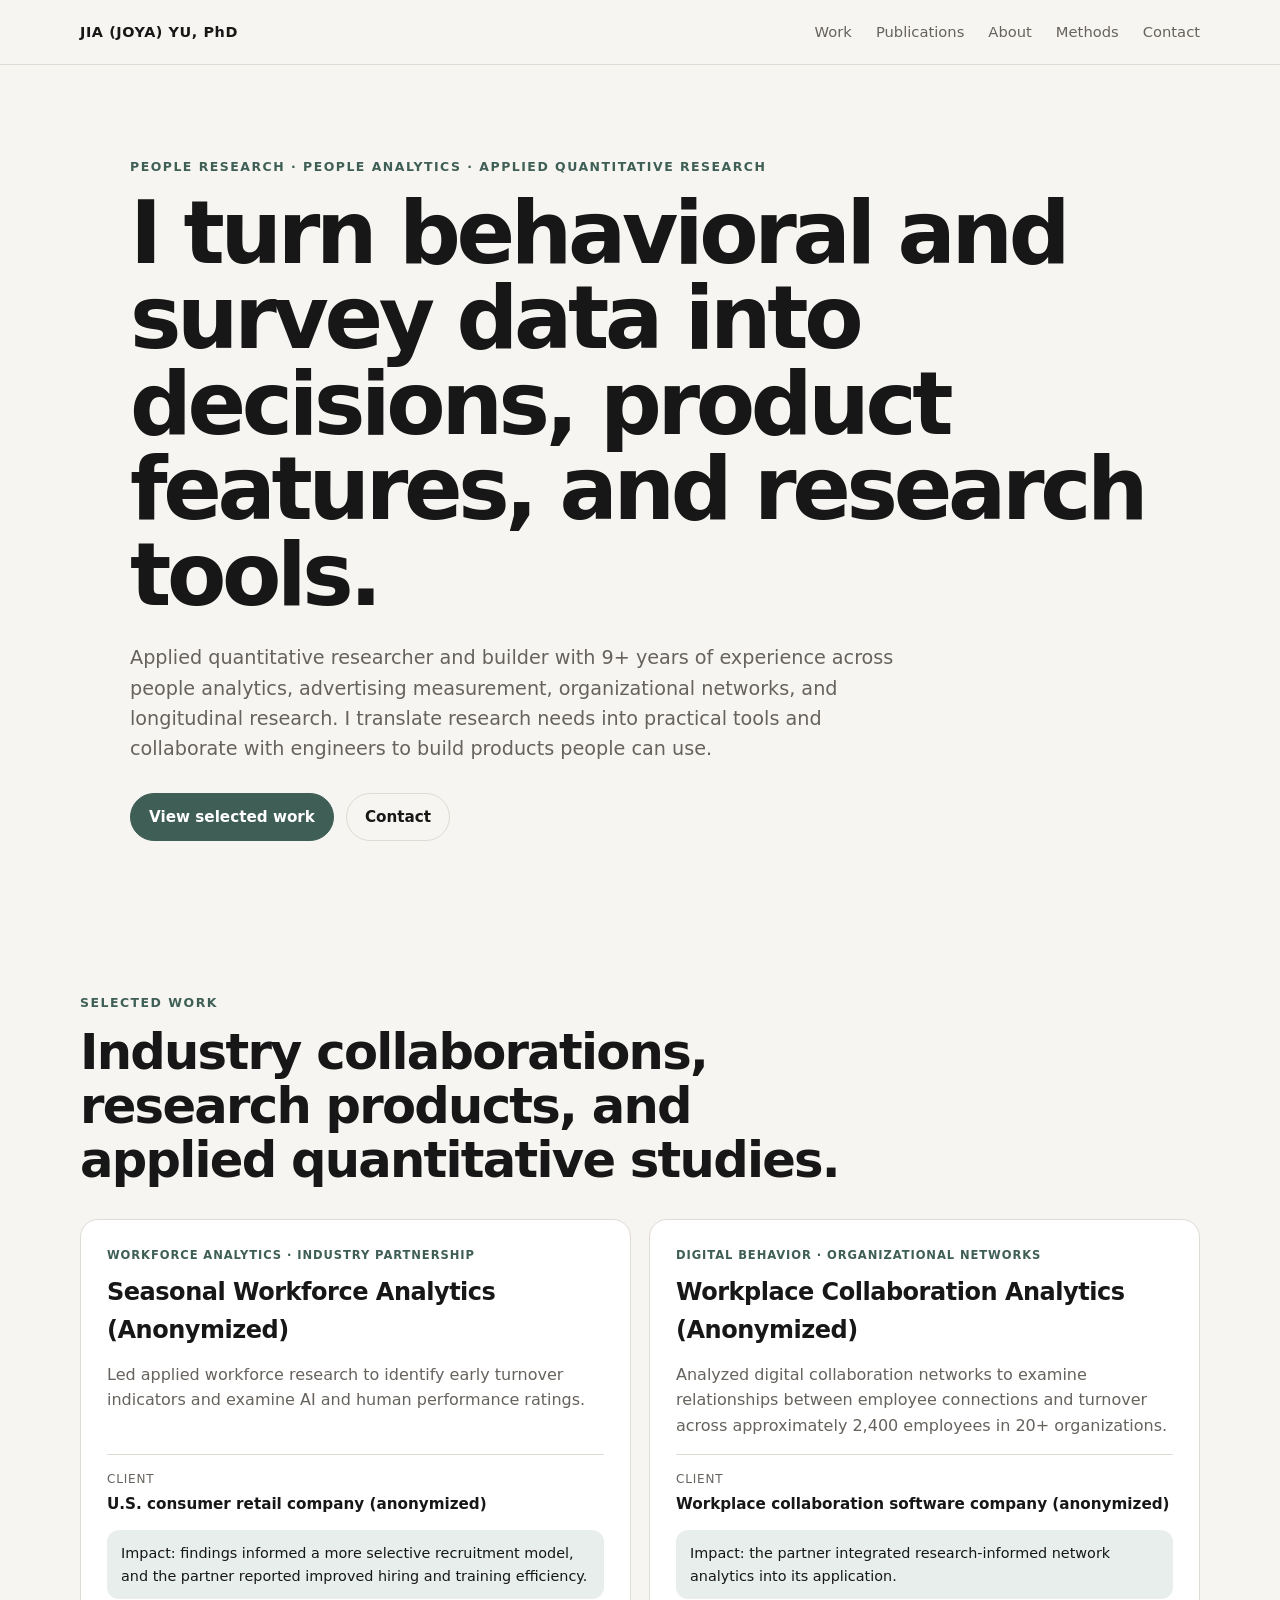
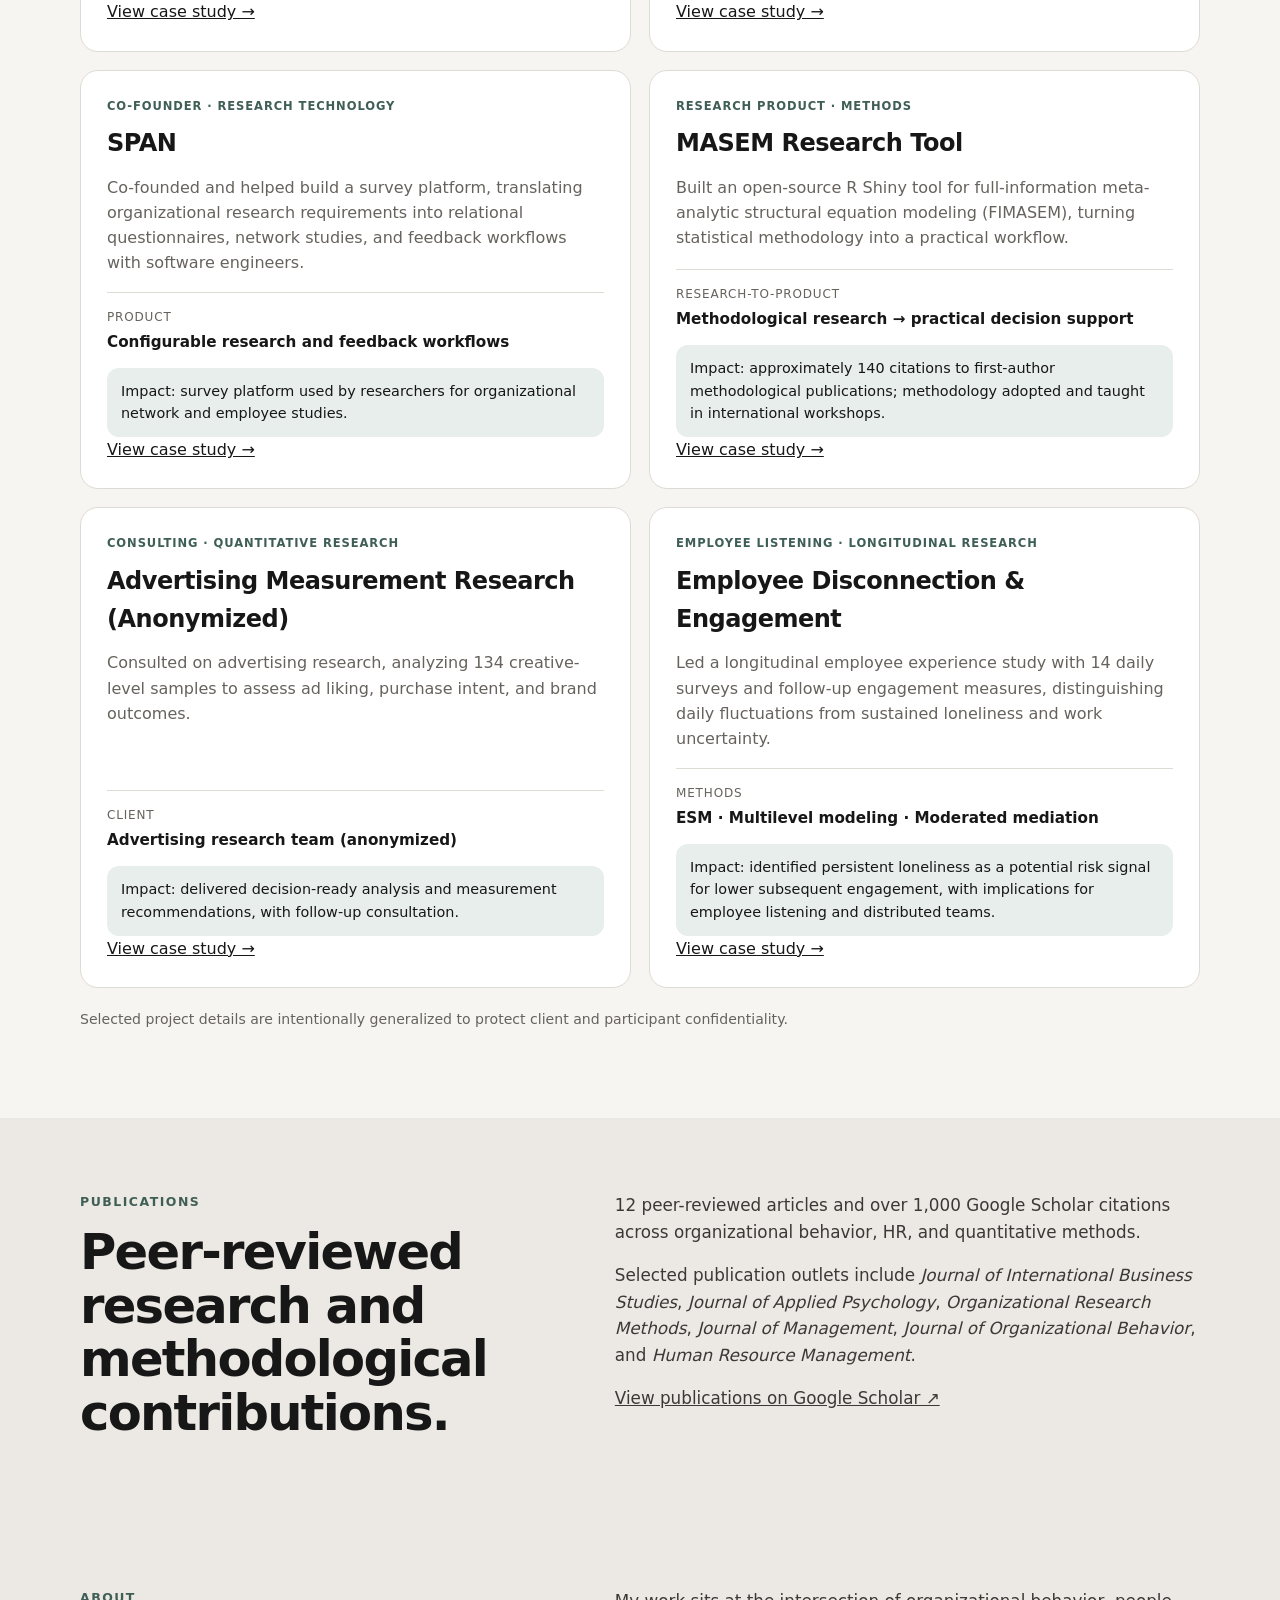
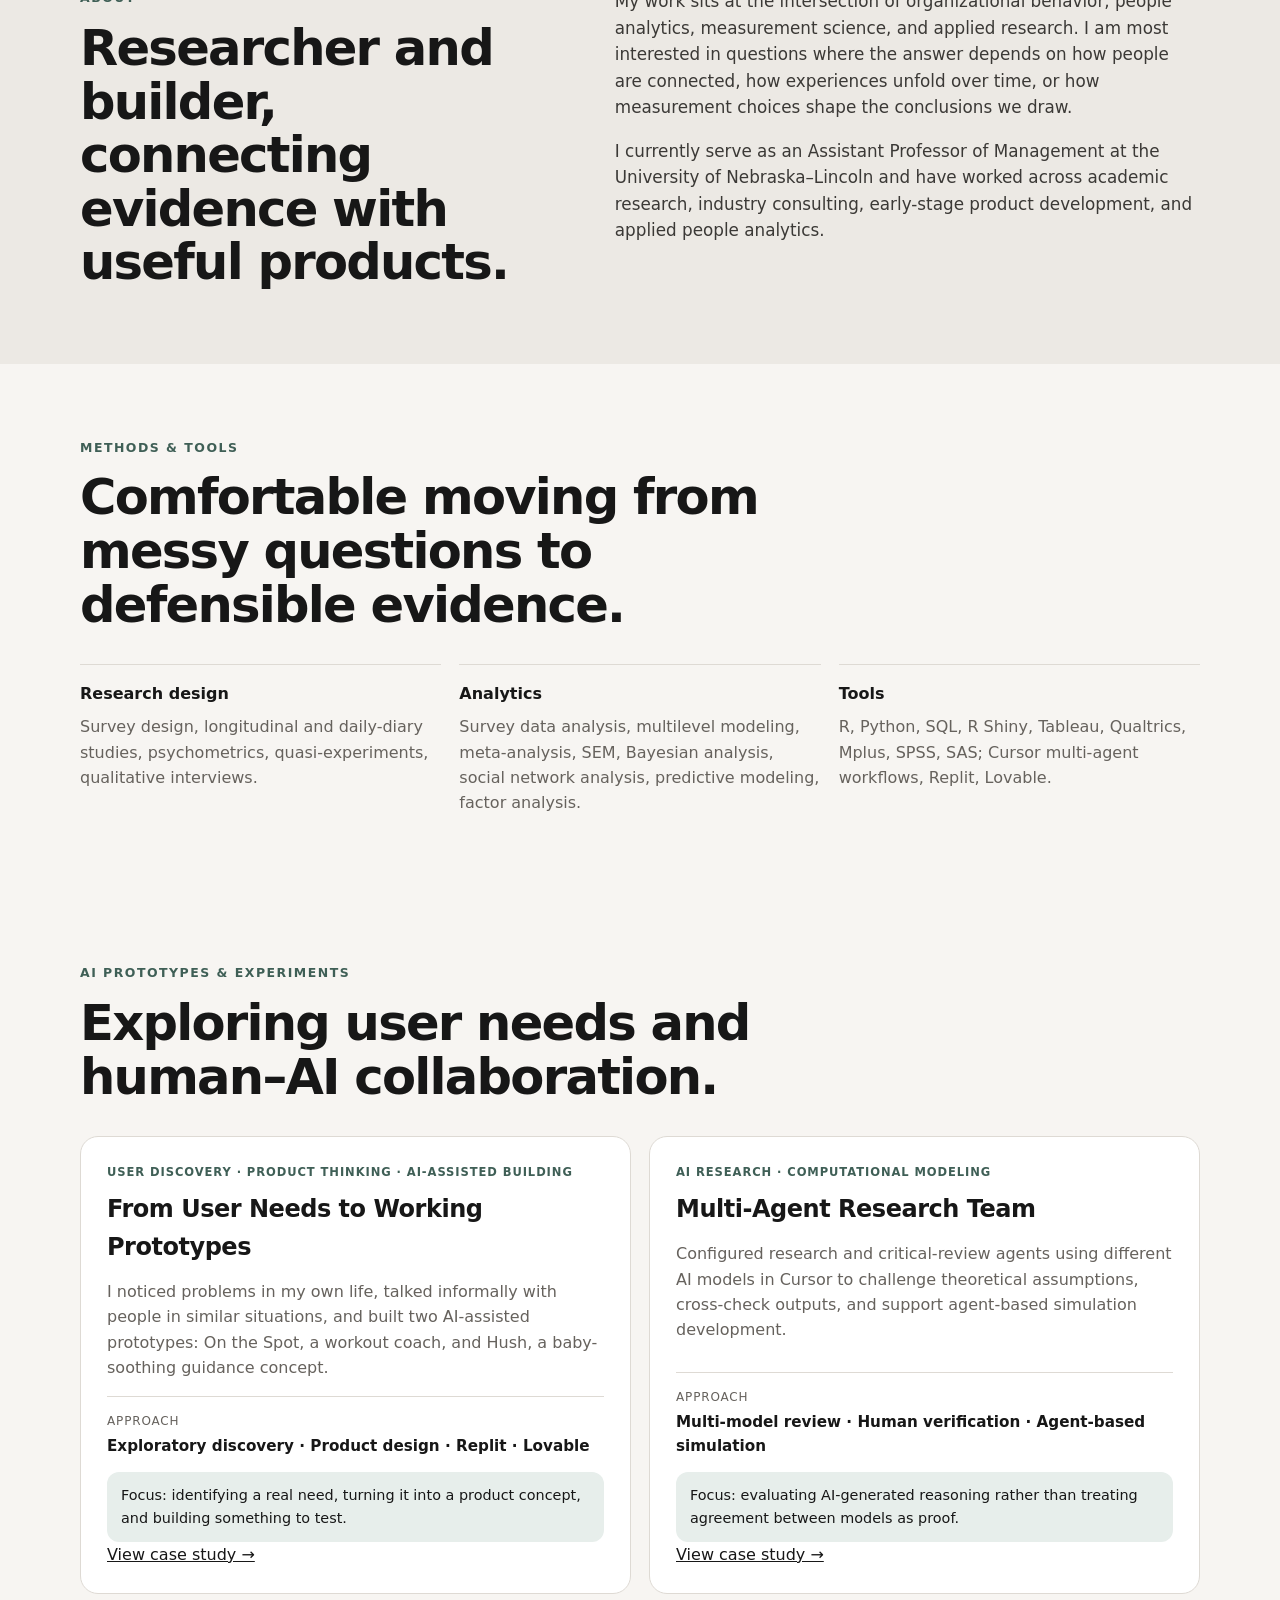
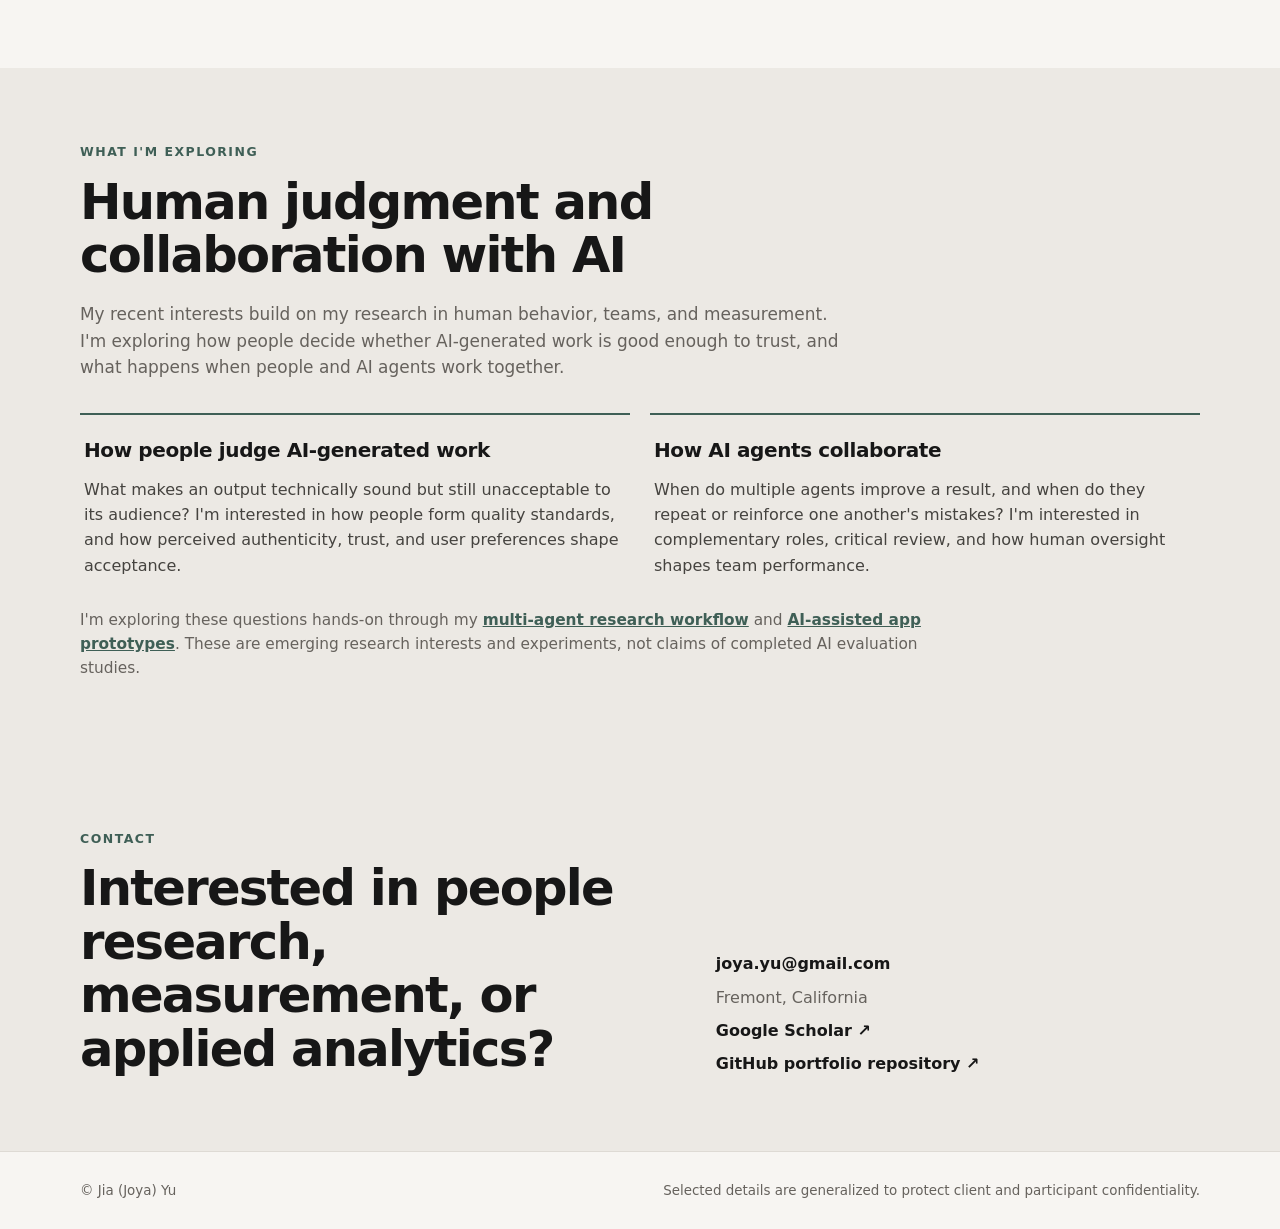
==== commit 8f19b3d4: "Keep publications section concise without individual paper examples" ====
--- a/index.html
+++ b/index.html
@@ -68,7 +68,7 @@
 <p class="confidentiality">Selected project details are intentionally generalized to protect client and participant confidentiality.</p>
 </section>
 
-<section id="publications" class="section alt"><div class="wrap split"><div><div class="eyebrow">PUBLICATIONS</div><h2>Peer-reviewed research and methodological contributions.</h2></div><div class="body-copy"><p>12 peer-reviewed articles and over 1,000 Google Scholar citations across organizational behavior, HR, and quantitative methods.</p><p>Selected publication outlets include <em>Journal of International Business Studies</em>, <em>Journal of Applied Psychology</em>, <em>Organizational Research Methods</em>, <em>Journal of Management</em>, <em>Journal of Organizational Behavior</em>, and <em>Human Resource Management</em>. My first-author FIMASEM work in <em>Journal of Applied Psychology</em> supports an open research tool and has been taught in international meta-analysis workshops.</p><p>Recent publication: <a href="https://doi.org/10.1057/s41267-026-00841-2" target="_blank" rel="noopener noreferrer">CEO-to-employee pay ratios, societal-level income inequality, and citizens’ subjective well-being</a> (<em>Journal of International Business Studies</em>, 2026), examining pay inequality and well-being across 53 countries over 15 years.</p><p><a class="case-link" href="https://scholar.google.com/citations?user=FH8QEA8AAAAJ&hl=en" target="_blank" rel="noopener noreferrer">View publications on Google Scholar ↗</a></p></div></div></section>
+<section id="publications" class="section alt"><div class="wrap split"><div><div class="eyebrow">PUBLICATIONS</div><h2>Peer-reviewed research and methodological contributions.</h2></div><div class="body-copy"><p>12 peer-reviewed articles and over 1,000 Google Scholar citations across organizational behavior, HR, and quantitative methods.</p><p>Selected publication outlets include <em>Journal of International Business Studies</em>, <em>Journal of Applied Psychology</em>, <em>Organizational Research Methods</em>, <em>Journal of Management</em>, <em>Journal of Organizational Behavior</em>, and <em>Human Resource Management</em>.</p><p><a class="case-link" href="https://scholar.google.com/citations?user=FH8QEA8AAAAJ&hl=en" target="_blank" rel="noopener noreferrer">View publications on Google Scholar ↗</a></p></div></div></section>
 <section id="about" class="section alt"><div class="wrap split">
 <div><div class="eyebrow">ABOUT</div><h2>Researcher and builder, connecting evidence with useful products.</h2></div>
 <div class="body-copy"><p>My work sits at the intersection of organizational behavior, people analytics, measurement science, and applied research. I am most interested in questions where the answer depends on how people are connected, how experiences unfold over time, or how measurement choices shape the conclusions we draw.</p>
